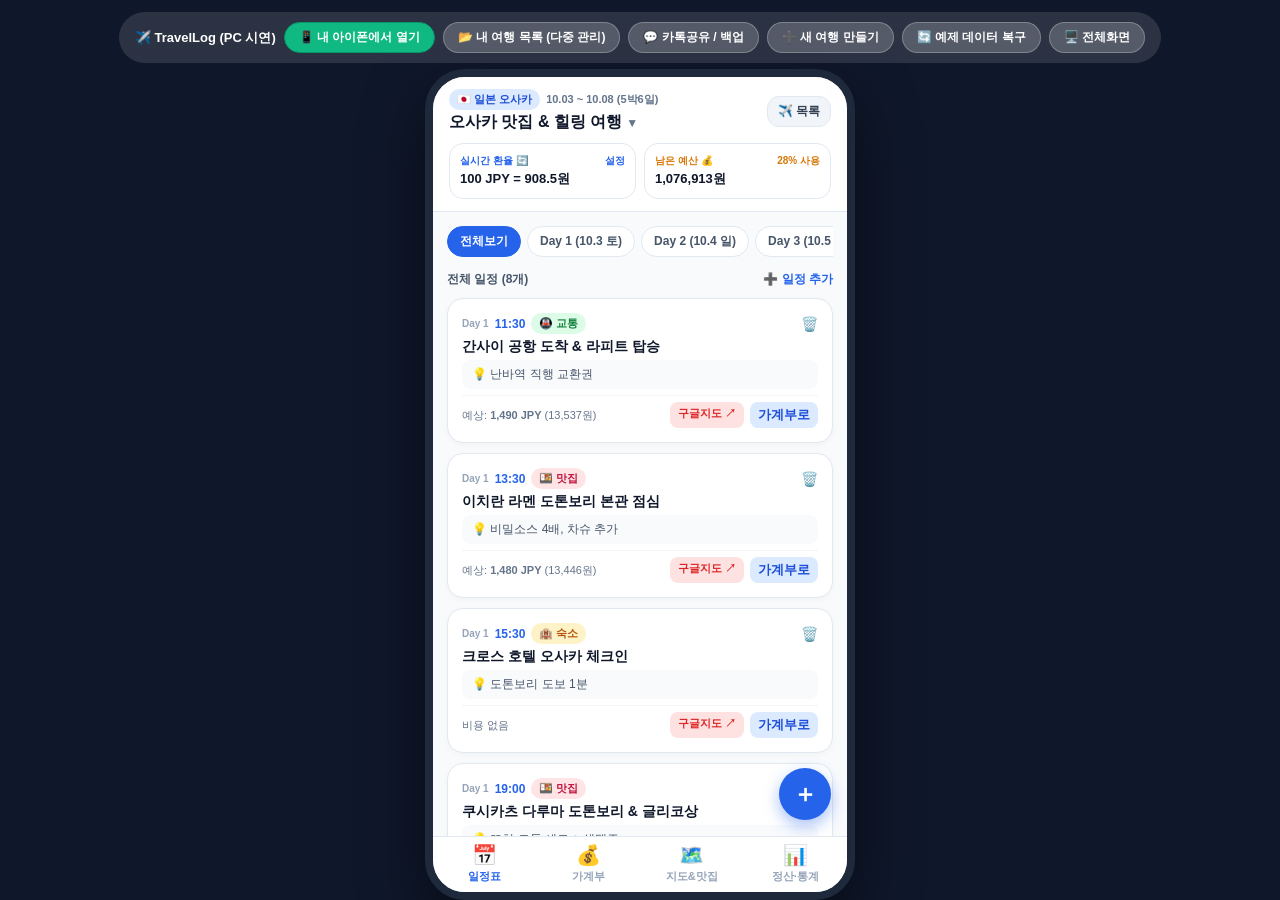
==== index.html @ 0925a62b "Deploy TravelLog PWA to root for GitHub Pages" ====
<!DOCTYPE html>
<html lang="ko">
<head>
  <meta charset="UTF-8">
  <meta name="viewport" content="width=device-width, initial-scale=1.0, maximum-scale=1.0, user-scalable=no, viewport-fit=cover">
  <title>TravelLog - 여행 플래너 & 가계부</title>
  
  <!-- iOS Standalone PWA Meta Tags -->
  <meta name="apple-mobile-web-app-capable" content="yes">
  <meta name="apple-mobile-web-app-status-bar-style" content="default">
  <meta name="apple-mobile-web-app-title" content="TravelLog">
  <meta name="mobile-web-app-capable" content="yes">
  <meta name="theme-color" content="#2563eb">
  <link rel="manifest" href="manifest.json">
  <link rel="apple-touch-icon" href="data:image/svg+xml,<svg xmlns='http://www.w3.org/2000/svg' viewBox='0 0 100 100'><rect width='100' height='100' rx='20' fill='%232563eb'/><text x='50%' y='55%' dominant-baseline='middle' text-anchor='middle' font-size='50'>✈️</text></svg>">

  <style>
    * { box-sizing: border-box; margin: 0; padding: 0; -webkit-tap-highlight-color: transparent; font-family: -apple-system, BlinkMacSystemFont, 'Apple SD Gothic Neo', Pretendard, Roboto, sans-serif; }
    
    html, body { height: 100%; height: -webkit-fill-available; background-color: #0f172a; color: #1e293b; }
    body { display: flex; flex-direction: column; align-items: center; justify-content: flex-start; margin: 0; }
    
    /* PC Top Control Bar */
    .pc-bar { display: flex; flex-wrap: wrap; gap: 8px; padding: 10px 16px; background: rgba(255,255,255,0.12); backdrop-filter: blur(10px); border-radius: 30px; margin: 12px 0 6px; color: #fff; font-size: 13px; align-items: center; z-index: 100; }
    .pc-btn { background: rgba(255,255,255,0.2); border: 1px solid rgba(255,255,255,0.25); color: #fff; padding: 6px 14px; border-radius: 20px; font-size: 12px; font-weight: 600; cursor: pointer; transition: all 0.2s; }
    .pc-btn:hover { background: rgba(255,255,255,0.35); }
    .pc-btn-green { background: #10b981; border-color: #059669; }

    /* Main Container (Mobile Simulator on PC / Native on iPhone 14 Pro) */
    .app-container { width: 100%; max-width: 430px; height: 100vh; height: 100dvh; max-height: 920px; background: #f8fafc; display: flex; flex-direction: column; position: relative; overflow: hidden; box-shadow: 0 25px 60px rgba(0,0,0,0.5); border-radius: 40px; border: 8px solid #1e293b; }
    
    @media (max-width: 768px) {
      body { background: #f8fafc; }
      .pc-bar { display: none; }
      .app-container { max-width: 100%; height: 100vh; height: 100dvh; max-height: none; border-radius: 0; border: none; box-shadow: none; }
    }
    
    .app-container.fullscreen { max-width: 680px; height: 100vh; height: 100dvh; max-height: none; border-radius: 0; border: none; }

    /* Header */
    .header { background: rgba(255,255,255,0.96); backdrop-filter: blur(15px); border-bottom: 1px solid #e2e8f0; padding: 12px 16px; position: sticky; top: 0; z-index: 40; }
    .badge { display: inline-flex; align-items: center; padding: 3px 8px; border-radius: 12px; font-size: 11px; font-weight: 700; }
    .badge-blue { background: #dbeafe; color: #1d4ed8; }
    .badge-amber { background: #fef3c7; color: #b45309; }
    .badge-rose { background: #ffe4e6; color: #be123c; }
    .badge-green { background: #dcfce7; color: #15803d; }
    .badge-purple { background: #f3e8ff; color: #7e22ce; }

    /* Mini Widgets */
    .widget-grid { display: grid; grid-template-columns: 1fr 1fr; gap: 8px; margin-top: 10px; }
    .widget-card { background: #fff; border: 1px solid #e2e8f0; border-radius: 14px; padding: 10px; cursor: pointer; transition: transform 0.15s; }
    .widget-card:active { transform: scale(0.97); }

    /* Content Area with iPhone 14 Pro safe area calculation */
    .content-area { flex: 1; overflow-y: auto; padding: 14px 14px calc(90px + env(safe-area-inset-bottom, 20px)); -webkit-overflow-scrolling: touch; }
    .tab-content { display: none; }
    .tab-content.active { display: block; }

    /* Bottom iOS Navigation Bar with Safe Area Inset */
    .bottom-nav { position: absolute; bottom: 0; left: 0; right: 0; height: calc(56px + env(safe-area-inset-bottom, 16px)); background: rgba(255,255,255,0.98); backdrop-filter: blur(20px); border-top: 1px solid #e2e8f0; display: flex; justify-content: space-around; align-items: flex-start; z-index: 45; padding-top: 6px; padding-bottom: env(safe-area-inset-bottom, 16px); }
    .nav-btn { display: flex; flex-direction: column; align-items: center; justify-content: center; background: none; border: none; color: #94a3b8; font-size: 11px; font-weight: 600; cursor: pointer; width: 25%; }
    .nav-btn.active { color: #2563eb; }
    .nav-btn .icon { font-size: 20px; margin-bottom: 2px; }

    /* Cards & Lists */
    .card { background: #fff; border-radius: 16px; padding: 14px; margin-bottom: 10px; border: 1px solid #e2e8f0; box-shadow: 0 2px 6px rgba(0,0,0,0.03); }
    .card:active { background: #f8fafc; }

    /* Day Section Header */
    .day-section-header { display: flex; justify-content: space-between; align-items: center; background: #e0f2fe; border: 1px solid #bae6fd; border-radius: 12px; padding: 8px 12px; margin: 14px 0 8px; font-size: 12px; font-weight: 800; color: #0369a1; }

    /* Floating Add Button with Safe Area */
    .fab { position: absolute; bottom: calc(72px + env(safe-area-inset-bottom, 18px)); right: 16px; width: 52px; height: 52px; border-radius: 26px; background: #2563eb; color: #fff; border: none; font-size: 24px; font-weight: bold; display: flex; align-items: center; justify-content: center; box-shadow: 0 6px 16px rgba(37,99,235,0.4); cursor: pointer; z-index: 42; }

    /* Modals */
    .modal-overlay { position: fixed; inset: 0; background: rgba(0,0,0,0.65); backdrop-filter: blur(5px); z-index: 99999; display: none; align-items: flex-end; justify-content: center; }
    .modal-overlay.active { display: flex; }
    .modal-sheet { background: #fff; border-radius: 24px 24px 0 0; width: 100%; max-width: 480px; max-height: 88vh; overflow-y: auto; padding: 20px 20px calc(24px + env(safe-area-inset-bottom, 16px)); box-shadow: 0 -10px 30px rgba(0,0,0,0.25); }
    @media (min-width: 768px) {
      .modal-overlay { align-items: center; }
      .modal-sheet { border-radius: 24px; padding-bottom: 24px; }
    }

    /* Forms */
    .form-group { margin-bottom: 12px; text-align: left; }
    .form-label { display: block; font-size: 11px; font-weight: 700; color: #64748b; margin-bottom: 4px; }
    .form-input { width: 100%; padding: 10px 12px; border: 1px solid #cbd5e1; border-radius: 12px; font-size: 14px; outline: none; background: #fff; }
    .form-input:focus { border-color: #2563eb; }
    .btn-submit { width: 100%; padding: 12px; background: #2563eb; color: #fff; font-weight: 700; border: none; border-radius: 12px; font-size: 14px; cursor: pointer; margin-top: 6px; }
    .btn-submit:active { background: #1d4ed8; }

    /* Filter Chips */
    .chips-row { display: flex; gap: 6px; overflow-x: auto; padding-bottom: 6px; margin-bottom: 8px; scrollbar-width: none; }
    .chips-row::-webkit-scrollbar { display: none; }
    .chip { padding: 6px 12px; border-radius: 20px; font-size: 12px; font-weight: 700; white-space: nowrap; border: 1px solid #e2e8f0; background: #fff; color: #475569; cursor: pointer; }
    .chip.active { background: #2563eb; color: #fff; border-color: #2563eb; }
    .chip-sub { font-size: 11px; padding: 4px 10px; }
    .chip-sub.active { background: #0284c7; border-color: #0284c7; }
  </style>
</head>
<body>

  <!-- PC Top Bar -->
  <div class="pc-bar">
    <span style="font-weight:700;">✈️ TravelLog (PC 시연)</span>
    <button class="pc-btn pc-btn-green" onclick="openIPhoneModal()">📱 내 아이폰에서 열기</button>
    <button class="pc-btn" onclick="openTripManagerModal()">📂 내 여행 목록 (다중 관리)</button>
    <button class="pc-btn" onclick="openShareModal()">💬 카톡공유 / 백업</button>
    <button class="pc-btn" onclick="openNewTripModal()">➕ 새 여행 만들기</button>
    <button class="pc-btn" onclick="resetDefaultTrips()">🔄 예제 데이터 복구</button>
    <button class="pc-btn" onclick="toggleFullscreen()">🖥️ 전체화면</button>
  </div>

  <!-- Mobile Container (iPhone 14 Pro optimized) -->
  <div class="app-container" id="appFrame">
    
    <!-- Header -->
    <div class="header">
      <div style="display:flex; justify-content:space-between; align-items:center;">
        <div style="cursor:pointer; flex:1;" onclick="openTripManagerModal()">
          <div style="display:flex; align-items:center; gap:6px;">
            <span class="badge badge-blue" id="headerFlagDest">🇯🇵 일본 오사카</span>
            <span style="font-size:11px; color:#64748b; font-weight:600;" id="headerDates">10.03 ~ 10.08 (5박6일)</span>
          </div>
          <div style="display:flex; align-items:center; gap:4px; margin-top:2px;">
            <h1 style="font-size:16px; font-weight:800; color:#0f172a;" id="headerTitle">오사카 맛집 & 힐링 여행</h1>
            <span style="font-size:12px; color:#64748b;">▼</span>
          </div>
        </div>
        <div style="display:flex; gap:6px;">
          <button onclick="openTripManagerModal()" style="padding:6px 10px; border-radius:12px; border:1px solid #e2e8f0; background:#f1f5f9; font-size:12px; font-weight:700; color:#334155; cursor:pointer;" title="여행 목록">✈️ 목록</button>
        </div>
      </div>

      <!-- Quick Widgets -->
      <div class="widget-grid">
        <div class="widget-card" onclick="openExchangeModal()">
          <div style="font-size:10px; font-weight:700; color:#2563eb; display:flex; justify-content:space-between;">
            <span>실시간 환율 🔄</span>
            <span>설정</span>
          </div>
          <div style="font-size:13px; font-weight:800; color:#0f172a; margin-top:2px;" id="headerRate">100 JPY = 908.5원</div>
        </div>

        <div class="widget-card" onclick="switchTab('analytics')">
          <div style="font-size:10px; font-weight:700; color:#d97706; display:flex; justify-content:space-between;">
            <span>남은 예산 💰</span>
            <span id="headerSpentPercent">29% 사용</span>
          </div>
          <div style="font-size:13px; font-weight:800; color:#0f172a; margin-top:2px;" id="headerRemaining">1,061,800원</div>
        </div>
      </div>
    </div>

    <!-- TAB 1: ITINERARY (일정표) -->
    <div id="tab-itinerary" class="content-area tab-content active">
      <div class="chips-row" id="itineraryDayChipsRow"></div>
      <div style="display:flex; justify-content:space-between; align-items:center; margin-bottom:10px;">
        <span style="font-size:12px; font-weight:700; color:#475569;" id="itineraryCountLabel">전체 일정</span>
        <button onclick="openAddScheduleModal()" style="font-size:12px; font-weight:700; color:#2563eb; background:none; border:none; cursor:pointer;">➕ 일정 추가</button>
      </div>
      <div id="itineraryCardList"></div>
    </div>

    <!-- TAB 2: EXPENSE (날짜별 가계부) -->
    <div id="tab-expense" class="content-area tab-content">
      <!-- Total Summary Card -->
      <div style="background:linear-gradient(135deg, #2563eb, #4f46e5); color:#fff; border-radius:18px; padding:16px; margin-bottom:12px;">
        <div style="display:flex; justify-content:space-between; align-items:flex-start;">
          <div>
            <div style="font-size:11px; color:#bfdbfe;">총 지출 금액</div>
            <div style="font-size:24px; font-weight:800; margin-top:2px;" id="expenseTotalKRW">438,200원</div>
            <div style="font-size:12px; color:#93c5fd; font-weight:600;" id="expenseTotalLocal">48,230 JPY</div>
          </div>
          <button onclick="openAddExpenseModal()" style="background:#fff; color:#2563eb; font-weight:700; font-size:12px; padding:6px 14px; border-radius:20px; border:none; cursor:pointer;">➕ 지출 기록</button>
        </div>
        <div style="margin-top:10px; padding-top:8px; border-top:1px solid rgba(255,255,255,0.2); display:flex; justify-content:space-between; font-size:11px; color:#dbeafe;">
          <span>총 예산: <b id="expenseBudgetDisp" style="color:#fff;">1,500,000원</b></span>
          <span>남은 금액: <b id="expenseRemainingDisp" style="color:#6ee7b7;">1,061,800원</b></span>
        </div>
      </div>

      <!-- Date Filter Chips -->
      <div style="font-size:11px; font-weight:700; color:#64748b; margin-bottom:4px;">📅 날짜별 보기</div>
      <div class="chips-row" id="expenseDayChipsRow"></div>

      <!-- Category Filter Chips -->
      <div style="font-size:11px; font-weight:700; color:#64748b; margin-bottom:4px;">🏷️ 카테고리 필터</div>
      <div class="chips-row" id="expenseCategoryChipsRow">
        <button class="chip chip-sub active" onclick="filterExpenseCat('all', this)">전체</button>
        <button class="chip chip-sub" onclick="filterExpenseCat('food', this)">🍱 식비</button>
        <button class="chip chip-sub" onclick="filterExpenseCat('transport', this)">🚇 교통</button>
        <button class="chip chip-sub" onclick="filterExpenseCat('spot', this)">🎟️ 관광</button>
        <button class="chip chip-sub" onclick="filterExpenseCat('shopping', this)">🛍️ 쇼핑</button>
        <button class="chip chip-sub" onclick="filterExpenseCat('stay', this)">🏨 숙박</button>
      </div>

      <!-- Grouped Expense Cards -->
      <div id="expenseGroupedList"></div>
    </div>

    <!-- TAB 3: PLACES & MAPS (지도 & 맛집) -->
    <div id="tab-places" class="content-area tab-content">
      <div class="card" style="background:#eff6ff; border-color:#bfdbfe; text-align:center; padding:12px;">
        <div style="font-size:13px; font-weight:700; color:#1e40af;">🗺️ Google Maps 맛집 & 명소 핀</div>
        <div style="font-size:11px; color:#3b82f6; margin-top:2px;">각 장소를 탭하면 실제 구글 지도 앱으로 연결됩니다.</div>
      </div>
      <div style="display:flex; justify-content:space-between; align-items:center; margin-bottom:10px;">
        <span style="font-size:12px; font-weight:700; color:#475569;">추천 맛집 & 명소</span>
        <button onclick="openAddPlaceModal()" style="font-size:12px; font-weight:700; color:#2563eb; background:none; border:none; cursor:pointer;">➕ 맛집 등록</button>
      </div>
      <div id="placesCardList"></div>
    </div>

    <!-- TAB 4: ANALYTICS & SETTLEMENT (정산 & 통계) -->
    <div id="tab-analytics" class="content-area tab-content">
      <div class="card">
        <div style="display:flex; justify-content:space-between; align-items:center; margin-bottom:8px;">
          <span style="font-size:13px; font-weight:800; color:#0f172a;">👥 친구와 여행 정산 (더치페이)</span>
          <button onclick="openShareModal()" style="font-size:11px; font-weight:700; color:#2563eb; background:#eff6ff; border:none; padding:4px 8px; border-radius:10px; cursor:pointer;">카톡 전송</button>
        </div>
        <div id="participantsBadges" style="display:flex; flex-wrap:wrap; gap:6px; margin-bottom:10px;"></div>
        <div id="settlementSummaryBox" style="background:#f0fdf4; border:1px solid #bbf7d0; border-radius:12px; padding:12px; font-size:12px;"></div>
      </div>

      <div class="card">
        <div style="font-size:13px; font-weight:800; color:#0f172a; margin-bottom:8px;">📊 카테고리별 지출 요약</div>
        <div id="categoryBreakdownList" style="font-size:12px;"></div>
      </div>
    </div>

    <!-- FAB Button -->
    <button class="fab" onclick="handleFab()">＋</button>

    <!-- Bottom Navigation -->
    <div class="bottom-nav">
      <button class="nav-btn active" onclick="switchTab('itinerary')" id="nav-itinerary">
        <span class="icon">📅</span>
        <span>일정표</span>
      </button>
      <button class="nav-btn" onclick="switchTab('expense')" id="nav-expense">
        <span class="icon">💰</span>
        <span>가계부</span>
      </button>
      <button class="nav-btn" onclick="switchTab('places')" id="nav-places">
        <span class="icon">🗺️</span>
        <span>지도&맛집</span>
      </button>
      <button class="nav-btn" onclick="switchTab('analytics')" id="nav-analytics">
        <span class="icon">📊</span>
        <span>정산·통계</span>
      </button>
    </div>

  </div><!-- End App Container -->

  <!-- ALL MODALS -->

  <!-- 0. Trip Manager Modal (Multi-Trip Management) -->
  <div class="modal-overlay" id="modal-trip-manager" onclick="closeModalIfOverlay(event, 'modal-trip-manager')">
    <div class="modal-sheet">
      <div style="display:flex; justify-content:space-between; align-items:center; margin-bottom:14px;">
        <div>
          <h3 style="font-size:17px; font-weight:800; color:#0f172a;">✈️ 내 여행 목록 관리</h3>
          <p style="font-size:11px; color:#64748b; margin-top:2px;">누적된 여행 계획을 선택, 수정, 삭제할 수 있습니다.</p>
        </div>
        <button onclick="closeModal('modal-trip-manager')" style="background:none; border:none; font-size:20px; cursor:pointer;">✕</button>
      </div>

      <button onclick="openNewTripModal(); closeModal('modal-trip-manager');" class="btn-submit" style="background:#10b981; margin-bottom:14px;">
        ➕ 새 여행 계획 만들기
      </button>

      <div id="tripManagerList"></div>
    </div>
  </div>

  <!-- 1. Add Expense Modal -->
  <div class="modal-overlay" id="modal-add-expense" onclick="closeModalIfOverlay(event, 'modal-add-expense')">
    <div class="modal-sheet">
      <div style="display:flex; justify-content:space-between; align-items:center; margin-bottom:12px;">
        <h3 style="font-size:16px; font-weight:800;">💰 지출 내역 기록</h3>
        <button onclick="closeModal('modal-add-expense')" style="background:none; border:none; font-size:20px; cursor:pointer;">✕</button>
      </div>
      <form onsubmit="submitExpense(event)">
        <div class="form-group">
          <label class="form-label">현지 지출 금액 (<span id="expFormCurr">JPY</span>)</label>
          <input type="number" id="expInputLocal" class="form-input" style="font-size:18px; font-weight:800; color:#2563eb;" placeholder="0" required oninput="calcKrwLive()">
          <div style="font-size:12px; color:#64748b; margin-top:4px;">원화 환산: <b id="expLiveKrw" style="color:#4338ca;">0원</b></div>
        </div>
        <div class="form-group">
          <label class="form-label">지출 내용</label>
          <input type="text" id="expInputTitle" class="form-input" placeholder="예) 이치란 라멘 & 차슈 추가" required>
        </div>
        <div style="display:grid; grid-template-columns:1fr 1fr; gap:8px;">
          <div class="form-group">
            <label class="form-label">카테고리</label>
            <select id="expInputCat" class="form-input">
              <option value="food">🍱 식비</option>
              <option value="transport">🚇 교통</option>
              <option value="spot">🎟️ 관광</option>
              <option value="shopping">🛍️ 쇼핑</option>
              <option value="stay">🏨 숙박</option>
              <option value="other">💡 기타</option>
            </select>
          </div>
          <div class="form-group">
            <label class="form-label">결제 수단</label>
            <select id="expInputPay" class="form-input">
              <option value="card">💳 카드/트래블로그</option>
              <option value="cash">💵 현금</option>
              <option value="transit_card">🚃 교통카드</option>
            </select>
          </div>
        </div>
        <div style="display:grid; grid-template-columns:1fr 1fr; gap:8px;">
          <div class="form-group">
            <label class="form-label">해당 일자 (Day)</label>
            <select id="expInputDay" class="form-input"></select>
          </div>
          <div class="form-group">
            <label class="form-label">결제자</label>
            <select id="expInputPayer" class="form-input"></select>
          </div>
        </div>
        <button type="submit" class="btn-submit">가계부에 저장하기</button>
      </form>
    </div>
  </div>

  <!-- 2. Add Schedule Modal -->
  <div class="modal-overlay" id="modal-add-schedule" onclick="closeModalIfOverlay(event, 'modal-add-schedule')">
    <div class="modal-sheet">
      <div style="display:flex; justify-content:space-between; align-items:center; margin-bottom:12px;">
        <h3 style="font-size:16px; font-weight:800;">📅 새 일정 계획 추가</h3>
        <button onclick="closeModal('modal-add-schedule')" style="background:none; border:none; font-size:20px; cursor:pointer;">✕</button>
      </div>
      <form onsubmit="submitSchedule(event)">
        <div style="display:grid; grid-template-columns:1fr 1fr; gap:8px;">
          <div class="form-group">
            <label class="form-label">일자</label>
            <select id="schedInputDay" class="form-input"></select>
          </div>
          <div class="form-group">
            <label class="form-label">시간</label>
            <input type="time" id="schedInputTime" class="form-input" value="12:00">
          </div>
        </div>
        <div class="form-group">
          <label class="form-label">장소 / 일정 제목</label>
          <input type="text" id="schedInputTitle" class="form-input" placeholder="예) 규카츠 모토무라 난바점" required>
        </div>
        <div style="display:grid; grid-template-columns:1fr 1fr; gap:8px;">
          <div class="form-group">
            <label class="form-label">분류</label>
            <select id="schedInputCat" class="form-input">
              <option value="food">🍱 맛집/식당</option>
              <option value="spot">🎟️ 관광명소</option>
              <option value="shopping">🛍️ 쇼핑</option>
              <option value="stay">🏨 숙소</option>
              <option value="transport">🚇 이동</option>
            </select>
          </div>
          <div class="form-group">
            <label class="form-label">예상 비용 (<span id="schedFormCurr">JPY</span>)</label>
            <input type="number" id="schedInputCost" class="form-input" placeholder="0">
          </div>
        </div>
        <div class="form-group">
          <label class="form-label">메모 / 꿀팁</label>
          <input type="text" id="schedInputMemo" class="form-input" placeholder="예) 비밀소스 4배 추천, 웨이팅 30분">
        </div>
        <button type="submit" class="btn-submit">일정표에 등록</button>
      </form>
    </div>
  </div>

  <!-- 3. Exchange Modal -->
  <div class="modal-overlay" id="modal-exchange" onclick="closeModalIfOverlay(event, 'modal-exchange')">
    <div class="modal-sheet">
      <div style="display:flex; justify-content:space-between; align-items:center; margin-bottom:12px;">
        <h3 style="font-size:16px; font-weight:800;">💱 환율 설정 & 동기화</h3>
        <button onclick="closeModal('modal-exchange')" style="background:none; border:none; font-size:20px; cursor:pointer;">✕</button>
      </div>
      <div class="card" style="background:#eff6ff; border-color:#bfdbfe;">
        <div style="font-size:12px; color:#1e40af;">현재 적용 환율:</div>
        <div style="font-size:18px; font-weight:800; color:#1d4ed8; margin-top:2px;" id="modalRateDisp">100 JPY = 908.50 KRW</div>
      </div>
      <div class="form-group">
        <label class="form-label">수동 고정 환율 지정 (100 <span id="modalCurrCode">JPY</span> = ? 원)</label>
        <input type="number" step="0.1" id="customRateVal" class="form-input" placeholder="910.0">
      </div>
      <div style="display:flex; gap:8px;">
        <button type="button" onclick="syncLiveRate()" style="flex:1; padding:10px; background:#f1f5f9; border:1px solid #cbd5e1; border-radius:12px; font-weight:700; font-size:13px; cursor:pointer;">🔄 실시간 환율</button>
        <button type="button" onclick="applyCustomRate()" style="flex:1; padding:10px; background:#2563eb; color:#fff; border:none; border-radius:12px; font-weight:700; font-size:13px; cursor:pointer;">환율 적용</button>
      </div>
    </div>
  </div>

  <!-- 4. iPhone Connect Modal -->
  <div class="modal-overlay" id="modal-iphone" onclick="closeModalIfOverlay(event, 'modal-iphone')">
    <div class="modal-sheet" style="text-align:center;">
      <div style="display:flex; justify-content:space-between; align-items:center; margin-bottom:12px;">
        <h3 style="font-size:16px; font-weight:800;">📱 내 아이폰에서 열기</h3>
        <button onclick="closeModal('modal-iphone')" style="background:none; border:none; font-size:20px; cursor:pointer;">✕</button>
      </div>
      <p style="font-size:12px; color:#64748b; margin-bottom:12px;">아이폰 카메라로 아래 QR 코드를 스캔하세요!</p>
      <div style="display:inline-block; padding:12px; background:#fff; border:2px solid #e2e8f0; border-radius:16px; margin-bottom:12px;">
        <img id="qrImageEl" src="" alt="QR Code" style="width:150px; height:150px; display:block;">
      </div>
      <div style="background:#f1f5f9; padding:10px; border-radius:12px; font-size:12px; font-weight:700; color:#1e293b; display:flex; justify-content:space-between; align-items:center;">
        <span id="lanAddressText">http://222.108.169.184:5173</span>
        <button onclick="copyAddress()" style="background:#2563eb; color:#fff; border:none; padding:4px 8px; border-radius:8px; font-size:11px; cursor:pointer;">복사</button>
      </div>
      <div style="margin-top:12px; font-size:11px; color:#059669; text-align:left; background:#ecfdf5; padding:10px; border-radius:12px;">
        💡 <b>아이폰 14 Pro 꿀팁</b>: Safari에서 접속 후 하단 <b>[공유(↑)] → [홈 화면에 추가]</b>를 누르면 주소창 없는 전체화면 앱으로 실행됩니다!
      </div>
    </div>
  </div>

  <!-- 5. Share & Backup Modal -->
  <div class="modal-overlay" id="modal-share" onclick="closeModalIfOverlay(event, 'modal-share')">
    <div class="modal-sheet">
      <div style="display:flex; justify-content:space-between; align-items:center; margin-bottom:12px;">
        <h3 style="font-size:16px; font-weight:800;">💬 카톡 공유 & 백업</h3>
        <button onclick="closeModal('modal-share')" style="background:none; border:none; font-size:20px; cursor:pointer;">✕</button>
      </div>
      <div class="card" style="background:#fefce8; border-color:#fef08a;">
        <div style="font-weight:700; font-size:13px; color:#854d0e;">💬 카카오톡 정산 & 일정 전송</div>
        <p style="font-size:11px; color:#a16207; margin:4px 0 10px;">1인당 정산 금액과 주요 일정이 담긴 메시지입니다.</p>
        <div style="display:flex; gap:8px;">
          <button onclick="shareOrCopyKakao()" style="flex:1; padding:10px; background:#facc15; color:#713f12; border:none; border-radius:12px; font-weight:800; font-size:13px; cursor:pointer;">카톡 전송 / 복사</button>
        </div>
      </div>
      <div class="card">
        <div style="font-weight:700; font-size:13px; color:#1e293b;">💾 여행 데이터 파일 백업 (JSON)</div>
        <p style="font-size:11px; color:#64748b; margin:4px 0 10px;">작성한 계획표를 파일로 다운로드하거나 불러옵니다.</p>
        <div style="display:flex; gap:8px;">
          <button onclick="exportJSON()" style="flex:1; padding:10px; background:#2563eb; color:#fff; border:none; border-radius:12px; font-weight:700; font-size:12px; cursor:pointer;">파일 다운로드</button>
          <label style="flex:1; padding:10px; background:#e2e8f0; color:#334155; border-radius:12px; font-weight:700; font-size:12px; cursor:pointer; text-align:center;">
            파일 불러오기
            <input type="file" accept=".json" onchange="importJSON(event)" style="display:none;">
          </label>
        </div>
      </div>
    </div>
  </div>

  <!-- 6. New / Edit Trip Modal -->
  <div class="modal-overlay" id="modal-new-trip" onclick="closeModalIfOverlay(event, 'modal-new-trip')">
    <div class="modal-sheet">
      <div style="display:flex; justify-content:space-between; align-items:center; margin-bottom:12px;">
        <h3 style="font-size:16px; font-weight:800;" id="tripModalHeading">✈️ 새 여행 계획 만들기</h3>
        <button onclick="closeModal('modal-new-trip')" style="background:none; border:none; font-size:20px; cursor:pointer;">✕</button>
      </div>
      <form onsubmit="submitTripForm(event)">
        <input type="hidden" id="editingTripId" value="">
        <div class="form-group">
          <label class="form-label">여행 제목</label>
          <input type="text" id="newTripTitle" class="form-input" value="오사카 가을 힐링 미식 여행" required>
        </div>
        <div style="display:grid; grid-template-columns:1fr 1fr; gap:8px;">
          <div class="form-group">
            <label class="form-label">여행지</label>
            <select id="newTripPreset" class="form-input">
              <option value="JP-Osaka" selected>🇯🇵 일본 오사카 (JPY)</option>
              <option value="JP-Tokyo">🇯🇵 일본 도쿄 (JPY)</option>
              <option value="JP-Fukuoka">🇯🇵 일본 후쿠오카 (JPY)</option>
              <option value="TW-Taipei">🇹🇼 대만 타이베이 (TWD)</option>
              <option value="VN-Danang">🇻🇳 베트남 다낭 (VND)</option>
              <option value="US-Hawaii">🇺🇸 미국 하와이 (USD)</option>
            </select>
          </div>
          <div class="form-group">
            <label class="form-label">예산 (KRW)</label>
            <input type="number" id="newTripBudget" class="form-input" value="1500000" step="10000">
          </div>
        </div>
        <div style="display:grid; grid-template-columns:1fr 1fr; gap:8px;">
          <div class="form-group">
            <label class="form-label">시작일</label>
            <input type="date" id="newTripStart" class="form-input" value="2026-10-03" required>
          </div>
          <div class="form-group">
            <label class="form-label">종료일</label>
            <input type="date" id="newTripEnd" class="form-input" value="2026-10-08" required>
          </div>
        </div>
        <button type="submit" class="btn-submit" id="tripSubmitBtn">여행 저장하고 열기</button>
      </form>
    </div>
  </div>

  <script>
    // Initial Multi-Trip Preload Data
    const INITIAL_TRIPS = [
      {
        id: "trip_osaka",
        title: "오사카 맛집 & 힐링 여행",
        destination: "일본 오사카",
        flag: "🇯🇵",
        currency: "JPY",
        exchangeRate: 9.085,
        startDate: "2026-10-03",
        endDate: "2026-10-08",
        totalBudget: 1500000,
        participants: ["나 (작성자)", "민우", "수진"],
        itinerary: [
          { id: "1", day: 1, time: "11:30", title: "간사이 공항 도착 & 라피트 탑승", cat: "transport", cost: 1490, memo: "난바역 직행 교환권", query: "Kansai Airport Osaka" },
          { id: "2", day: 1, time: "13:30", title: "이치란 라멘 도톤보리 본관 점심", cat: "food", cost: 1480, memo: "비밀소스 4배, 차슈 추가", query: "Ichiran Dotonbori Main Building Osaka" },
          { id: "3", day: 1, time: "15:30", title: "크로스 호텔 오사카 체크인", cat: "stay", cost: 0, memo: "도톤보리 도보 1분", query: "Cross Hotel Osaka" },
          { id: "4", day: 1, time: "19:00", title: "쿠시카츠 다루마 도톤보리 & 글리코상", cat: "food", cost: 3200, memo: "꼬치 모둠 세트 + 생맥주", query: "Kushikatsu Daruma Dotonbori" },
          { id: "5", day: 2, time: "11:00", title: "규카츠 모토무라 난바점 오픈런", cat: "food", cost: 2600, memo: "더블 규카츠 정식", query: "Gyukatsu Motomura Namba Osaka" },
          { id: "6", day: 2, time: "14:00", title: "오사카성 천수각 & 뱃놀이", cat: "spot", cost: 600, memo: "주유패스 무료 입장", query: "Osaka Castle" },
          { id: "7", day: 2, time: "18:30", title: "우메다 스카이빌딩 공중정원 일몰", cat: "spot", cost: 1500, memo: "360도 야경 감상", query: "Umeda Sky Building Osaka" },
          { id: "8", day: 3, time: "08:30", title: "유니버설 스튜디오 재팬 (USJ)", cat: "spot", cost: 8900, memo: "슈퍼 닌텐도 월드 확약권", query: "Universal Studios Japan" }
        ],
        expenses: [
          { id: "e1", day: 1, date: "2026-10-03", title: "라피트 왕복 티켓 (3인)", cat: "transport", local: 4470, base: 40610, pay: "card", payer: "나 (작성자)" },
          { id: "e2", day: 1, date: "2026-10-03", title: "이치란 라멘 3인 점심", cat: "food", local: 4440, base: 40337, pay: "cash", payer: "민우" },
          { id: "e3", day: 1, date: "2026-10-03", title: "편의점 간식 & 맥주 (로손)", cat: "food", local: 1560, base: 14172, pay: "transit_card", payer: "수진" },
          { id: "e4", day: 1, date: "2026-10-03", title: "쿠시카츠 다루마 저녁", cat: "food", local: 9800, base: 89033, pay: "card", payer: "나 (작성자)" },
          { id: "e5", day: 2, date: "2026-10-04", title: "규카츠 모토무라 점심 (3인)", cat: "food", local: 7800, base: 70863, pay: "card", payer: "나 (작성자)" },
          { id: "e6", day: 2, date: "2026-10-04", title: "돈키호테 쇼핑 (의약품/과자)", cat: "shopping", local: 18500, base: 168072, pay: "card", payer: "나 (작성자)" }
        ],
        places: [
          { id: "p1", name: "이치란 라멘 도톤보리 본관", cat: "food", rating: "4.6", menu: "천연 돈코츠 라멘", query: "Ichiran Dotonbori Main Building Osaka" },
          { id: "p2", name: "규카츠 모토무라 난바점", cat: "food", rating: "4.8", menu: "살치살 규카츠 정식", query: "Gyukatsu Motomura Namba Osaka" },
          { id: "p3", name: "쿠시카츠 다루마 도톤보리", cat: "food", rating: "4.4", menu: "원조 꼬치튀김 세트", query: "Kushikatsu Daruma Dotonbori" },
          { id: "p4", name: "하루카스 300 전망대", cat: "spot", rating: "4.7", menu: "300m 통유리 야경", query: "Abeno Harukas 300" },
          { id: "p5", name: "유니버설 스튜디오 재팬", cat: "spot", rating: "4.9", menu: "마리오 카트 투어", query: "Universal Studios Japan" },
          { id: "p6", name: "우메다 스카이빌딩 공중정원", cat: "spot", rating: "4.5", menu: "루프탑 전망대", query: "Umeda Sky Building" }
        ]
      },
      {
        id: "trip_tokyo",
        title: "도쿄 디즈니 & 시부야 쇼핑",
        destination: "일본 도쿄",
        flag: "🇯🇵",
        currency: "JPY",
        exchangeRate: 9.085,
        startDate: "2026-12-23",
        endDate: "2026-12-27",
        totalBudget: 2000000,
        participants: ["나 (작성자)", "친구1"],
        itinerary: [
          { id: "t1", day: 1, time: "14:00", title: "나리타 익스프레스 탑승 & 신주쿠 호텔 체크인", cat: "transport", cost: 3200, memo: "왕복 할인티켓", query: "Shinjuku Station Tokyo" }
        ],
        expenses: [],
        places: []
      }
    ];

    let trips = [];
    let currentTripId = "";
    let selectedItineraryDay = "all";
    let selectedExpenseDay = "all";
    let selectedExpenseCat = "all";

    function loadAllTrips() {
      const saved = localStorage.getItem("travellog_multi_trips_v4");
      const activeId = localStorage.getItem("travellog_active_trip_id");
      if (saved) {
        try {
          trips = JSON.parse(saved);
        } catch(e) {
          trips = JSON.parse(JSON.stringify(INITIAL_TRIPS));
        }
      } else {
        trips = JSON.parse(JSON.stringify(INITIAL_TRIPS));
      }
      
      if (!trips || trips.length === 0) {
        trips = JSON.parse(JSON.stringify(INITIAL_TRIPS));
      }

      currentTripId = (activeId && trips.some(t => t.id === activeId)) ? activeId : trips[0].id;
      saveAllTrips();
    }

    function saveAllTrips() {
      localStorage.setItem("travellog_multi_trips_v4", JSON.stringify(trips));
      localStorage.setItem("travellog_active_trip_id", currentTripId);
    }

    function getCurrentTrip() {
      return trips.find(t => t.id === currentTripId) || trips[0];
    }

    function resetDefaultTrips() {
      if (confirm("예제 여행 목록(오사카, 도쿄)으로 전체 초기화하시겠습니까?")) {
        trips = JSON.parse(JSON.stringify(INITIAL_TRIPS));
        currentTripId = trips[0].id;
        saveAllTrips();
        renderAll();
        switchTab('itinerary');
        alert("예제 데이터가 복원되었습니다.");
      }
    }

    function getDaysCount(trip) {
      const s = new Date(trip.startDate);
      const e = new Date(trip.endDate);
      return Math.max(1, Math.ceil(Math.abs(e - s) / (1000 * 60 * 60 * 24)) + 1);
    }

    function getDayStr(trip, dayIdx) {
      const s = new Date(trip.startDate);
      s.setDate(s.getDate() + (dayIdx - 1));
      const days = ['일','월','화','수','목','금','토'];
      return `Day ${dayIdx} (${s.getMonth()+1}.${s.getDate()} ${days[s.getDay()]})`;
    }

    function getDateStrForDay(trip, dayIdx) {
      const s = new Date(trip.startDate);
      s.setDate(s.getDate() + (dayIdx - 1));
      return s.toISOString().split('T')[0];
    }

    function renderAll() {
      const trip = getCurrentTrip();
      renderHeader(trip);
      renderItineraryDayChips(trip);
      renderItinerary(trip);
      renderExpenseDayChips(trip);
      renderGroupedExpenses(trip);
      renderPlaces(trip);
      renderAnalytics(trip);
      populateDropdowns(trip);
      renderTripManagerList();
    }

    function renderHeader(trip) {
      document.getElementById("headerFlagDest").textContent = `${trip.flag || '✈️'} ${trip.destination}`;
      const s = trip.startDate.substring(5).replace('-', '.');
      const e = trip.endDate.substring(5).replace('-', '.');
      const count = getDaysCount(trip);
      document.getElementById("headerDates").textContent = `${s} ~ ${e} (${count-1}박${count}일)`;
      document.getElementById("headerTitle").textContent = trip.title;
      document.getElementById("headerRate").textContent = `100 ${trip.currency} = ${(trip.exchangeRate * 100).toFixed(1)}원`;

      const spentKRW = (trip.expenses || []).reduce((sum, x) => sum + (x.base || 0), 0);
      const remainingKRW = trip.totalBudget - spentKRW;
      const pct = Math.min(100, Math.round((spentKRW / trip.totalBudget) * 100)) || 0;
      document.getElementById("headerRemaining").textContent = `${remainingKRW.toLocaleString()}원`;
      document.getElementById("headerSpentPercent").textContent = `${pct}% 사용`;

      const spentLocal = (trip.expenses || []).reduce((sum, x) => sum + (x.local || 0), 0);
      document.getElementById("expenseTotalKRW").textContent = `${spentKRW.toLocaleString()}원`;
      document.getElementById("expenseTotalLocal").textContent = `${spentLocal.toLocaleString()} ${trip.currency}`;
      document.getElementById("expenseBudgetDisp").textContent = `${trip.totalBudget.toLocaleString()}원`;
      document.getElementById("expenseRemainingDisp").textContent = `${remainingKRW.toLocaleString()}원`;
    }

    // --- TAB 1: ITINERARY ---
    function renderItineraryDayChips(trip) {
      const count = getDaysCount(trip);
      let html = `<button class="chip ${selectedItineraryDay === 'all' ? 'active' : ''}" onclick="filterItineraryDay('all')">전체보기</button>`;
      for (let i = 1; i <= count; i++) {
        html += `<button class="chip ${selectedItineraryDay == i ? 'active' : ''}" onclick="filterItineraryDay(${i})">${getDayStr(trip, i)}</button>`;
      }
      document.getElementById("itineraryDayChipsRow").innerHTML = html;
    }

    function filterItineraryDay(d) {
      selectedItineraryDay = d;
      const trip = getCurrentTrip();
      renderItineraryDayChips(trip);
      renderItinerary(trip);
    }

    function renderItinerary(trip) {
      let list = trip.itinerary || [];
      if (selectedItineraryDay !== 'all') {
        list = list.filter(x => x.day == selectedItineraryDay);
        document.getElementById("itineraryCountLabel").textContent = `${getDayStr(trip, selectedItineraryDay)} (${list.length}개)`;
      } else {
        document.getElementById("itineraryCountLabel").textContent = `전체 일정 (${list.length}개)`;
      }

      const container = document.getElementById("itineraryCardList");
      if (list.length === 0) {
        container.innerHTML = `<div class="card" style="text-align:center; color:#94a3b8; padding:24px;">등록된 일정이 없습니다.<br><button onclick="openAddScheduleModal()" style="margin-top:8px; padding:6px 14px; background:#eff6ff; color:#2563eb; font-weight:700; border:none; border-radius:14px; cursor:pointer;">+ 일정 추가</button></div>`;
        return;
      }

      list.sort((a,b) => (a.day !== b.day ? a.day - b.day : (a.time || '').localeCompare(b.time || '')));
      let html = '';
      list.forEach(item => {
        const mapUrl = `https://www.google.com/maps/search/?api=1&query=${encodeURIComponent(item.query || item.title + ' ' + trip.destination)}`;
        const krw = Math.round((item.cost || 0) * trip.exchangeRate);
        const catBadge = item.cat === 'food' ? 'badge-rose' : (item.cat === 'spot' ? 'badge-purple' : (item.cat === 'transport' ? 'badge-green' : 'badge-amber'));
        const catName = item.cat === 'food' ? '🍱 맛집' : (item.cat === 'spot' ? '🎟️ 관광' : (item.cat === 'transport' ? '🚇 교통' : '🏨 숙소'));

        html += `
          <div class="card">
            <div style="display:flex; justify-content:space-between; align-items:center; margin-bottom:4px;">
              <div style="display:flex; align-items:center; gap:6px;">
                <span style="font-size:10px; font-weight:700; color:#94a3b8;">Day ${item.day}</span>
                <span style="font-size:12px; font-weight:800; color:#2563eb;">${item.time || '시간미정'}</span>
                <span class="badge ${catBadge}">${catName}</span>
              </div>
              <button onclick="deleteSchedule('${item.id}')" style="background:none; border:none; color:#cbd5e1; cursor:pointer; font-size:14px;">🗑️</button>
            </div>
            <div style="font-size:14px; font-weight:800; color:#0f172a; margin-bottom:4px;">${item.title}</div>
            ${item.memo ? `<div style="font-size:12px; color:#475569; background:#f8fafc; padding:6px 10px; border-radius:8px; margin-bottom:6px;">💡 ${item.memo}</div>` : ''}
            <div style="display:flex; justify-content:space-between; align-items:center; border-top:1px solid #f1f5f9; padding-top:6px; font-size:11px;">
              <span style="color:#64748b;">${item.cost ? `예상: <b>${item.cost.toLocaleString()} ${trip.currency}</b> (${krw.toLocaleString()}원)` : '비용 없음'}</span>
              <div style="display:flex; gap:6px;">
                <a href="${mapUrl}" target="_blank" style="padding:4px 8px; background:#fee2e2; color:#dc2626; font-weight:700; border-radius:8px; text-decoration:none;">구글지도 ↗</a>
                <button onclick="quickAddExpense('${item.title}', ${item.cost || 0}, '${item.cat}', ${item.day})" style="padding:4px 8px; background:#dbeafe; color:#1d4ed8; font-weight:700; border-radius:8px; border:none; cursor:pointer;">가계부로</button>
              </div>
            </div>
          </div>
        `;
      });
      container.innerHTML = html;
    }

    // --- TAB 2: EXPENSE (DAY BY DAY) ---
    function renderExpenseDayChips(trip) {
      const count = getDaysCount(trip);
      let html = `<button class="chip ${selectedExpenseDay === 'all' ? 'active' : ''}" onclick="filterExpenseDay('all')">전체 날짜</button>`;
      for (let i = 1; i <= count; i++) {
        html += `<button class="chip ${selectedExpenseDay == i ? 'active' : ''}" onclick="filterExpenseDay(${i})">${getDayStr(trip, i)}</button>`;
      }
      document.getElementById("expenseDayChipsRow").innerHTML = html;
    }

    function filterExpenseDay(d) {
      selectedExpenseDay = d;
      const trip = getCurrentTrip();
      renderExpenseDayChips(trip);
      renderGroupedExpenses(trip);
    }

    function filterExpenseCat(cat, el) {
      selectedExpenseCat = cat;
      const chips = document.querySelectorAll('#expenseCategoryChipsRow .chip');
      chips.forEach(c => c.classList.remove('active'));
      if (el) el.classList.add('active');
      renderGroupedExpenses(getCurrentTrip());
    }

    function renderGroupedExpenses(trip) {
      const container = document.getElementById("expenseGroupedList");
      let allExp = trip.expenses || [];
      
      if (selectedExpenseCat !== 'all') {
        allExp = allExp.filter(x => x.cat === selectedExpenseCat);
      }

      const count = getDaysCount(trip);
      let html = '';
      let totalFound = 0;

      for (let i = 1; i <= count; i++) {
        if (selectedExpenseDay !== 'all' && selectedExpenseDay != i) continue;

        const dayExpenses = allExp.filter(x => (x.day || 1) == i);
        if (dayExpenses.length === 0 && selectedExpenseDay === 'all') continue;

        totalFound += dayExpenses.length;
        const daySubtotalKRW = dayExpenses.reduce((sum, e) => sum + (e.base || 0), 0);
        const daySubtotalLocal = dayExpenses.reduce((sum, e) => sum + (e.local || 0), 0);

        html += `
          <div class="day-section-header">
            <span>📅 ${getDayStr(trip, i)}</span>
            <span>소계: ${daySubtotalKRW.toLocaleString()}원 (${daySubtotalLocal.toLocaleString()} ${trip.currency})</span>
          </div>
        `;

        if (dayExpenses.length === 0) {
          html += `<div class="card" style="text-align:center; color:#94a3b8; padding:16px;">이 날짜에 기록된 지출이 없습니다.</div>`;
        } else {
          dayExpenses.forEach(exp => {
            const payStr = exp.pay === 'card' ? '💳 카드' : (exp.pay === 'transit_card' ? '🚃 교통카드' : '💵 현금');
            html += `
              <div class="card" style="display:flex; justify-content:space-between; align-items:center;">
                <div>
                  <div style="font-size:13px; font-weight:800; color:#0f172a;">${exp.title}</div>
                  <div style="font-size:11px; color:#94a3b8; margin-top:2px;">${payStr} · 결제자: ${exp.payer || '나'}</div>
                </div>
                <div style="text-align:right;">
                  <div style="font-size:14px; font-weight:800; color:#0f172a;">${exp.base.toLocaleString()}원</div>
                  <div style="font-size:11px; font-weight:700; color:#2563eb;">${exp.local.toLocaleString()} ${trip.currency}</div>
                  <button onclick="deleteExpense('${exp.id}')" style="background:none; border:none; color:#cbd5e1; cursor:pointer; font-size:10px;">삭제</button>
                </div>
              </div>
            `;
          });
        }
      }

      if (totalFound === 0 && selectedExpenseDay === 'all') {
        html = `<div class="card" style="text-align:center; color:#94a3b8; padding:24px;">지출 내역이 없습니다.<br><button onclick="openAddExpenseModal()" style="margin-top:8px; padding:6px 14px; background:#eff6ff; color:#2563eb; font-weight:700; border:none; border-radius:14px; cursor:pointer;">+ 지출 기록</button></div>`;
      }

      container.innerHTML = html;
    }

    // --- TAB 3: PLACES ---
    function renderPlaces(trip) {
      const container = document.getElementById("placesCardList");
      let html = '';
      (trip.places || []).forEach(p => {
        const mapUrl = `https://www.google.com/maps/search/?api=1&query=${encodeURIComponent(p.query || p.name + ' ' + trip.destination)}`;
        html += `
          <div class="card" style="display:flex; justify-content:space-between; align-items:center;">
            <div>
              <div style="display:flex; align-items:center; gap:6px;">
                <span class="badge badge-rose">${p.cat === 'food' ? '🍱 맛집' : '🎟️ 명소'}</span>
                <span style="font-size:12px; font-weight:800; color:#d97706;">⭐ ${p.rating}</span>
              </div>
              <div style="font-size:14px; font-weight:800; color:#0f172a; margin-top:3px;">${p.name}</div>
              <div style="font-size:11px; color:#e11d48; margin-top:2px;">🍴 ${p.menu || '인기 메뉴'}</div>
            </div>
            <div style="display:flex; flex-direction:column; gap:4px; align-items:flex-end;">
              <a href="${mapUrl}" target="_blank" style="padding:6px 12px; background:#fee2e2; color:#dc2626; font-size:11px; font-weight:800; border-radius:10px; text-decoration:none;">구글 지도 ↗</a>
              <button onclick="quickAddScheduleFromPlace('${p.name}', '${p.cat}')" style="padding:4px 8px; background:#f1f5f9; color:#475569; font-size:10px; font-weight:700; border-radius:8px; border:none; cursor:pointer;">+ 일정추가</button>
            </div>
          </div>
        `;
      });
      container.innerHTML = html;
    }

    // --- TAB 4: ANALYTICS ---
    function renderAnalytics(trip) {
      const totalBase = (trip.expenses || []).reduce((sum, e) => sum + (e.base || 0), 0);
      const count = (trip.participants || []).length || 1;
      const perPerson = Math.round(totalBase / count);

      let pBadges = '';
      (trip.participants || []).forEach(p => {
        pBadges += `<span class="badge badge-green">${p}</span>`;
      });
      pBadges += `<button onclick="addParticipant()" style="font-size:11px; padding:2px 8px; background:#f1f5f9; border:none; border-radius:10px; cursor:pointer;">+ 친구추가</button>`;
      document.getElementById("participantsBadges").innerHTML = pBadges;

      const paidMap = {};
      (trip.participants || []).forEach(p => paidMap[p] = 0);
      (trip.expenses || []).forEach(e => {
        const payer = e.payer || trip.participants[0];
        paidMap[payer] = (paidMap[payer] || 0) + (e.base || 0);
      });

      let summaryHtml = `
        <div style="display:flex; justify-content:space-between; margin-bottom:6px; font-weight:700;">
          <span>1인당 부담금 (${count}명):</span>
          <span style="color:#15803d; font-size:14px; font-weight:800;">${perPerson.toLocaleString()}원</span>
        </div>
        <div style="border-top:1px solid #dcfce7; padding-top:6px;">
      `;
      (trip.participants || []).forEach(p => {
        const paid = paidMap[p] || 0;
        const diff = paid - perPerson;
        if (diff > 0) {
          summaryHtml += `<div style="display:flex; justify-content:space-between; margin-bottom:2px;"><span>· <b>${p}</b> (${paid.toLocaleString()}원 결제)</span><span style="color:#2563eb; font-weight:700;">+${diff.toLocaleString()}원 받을 돈</span></div>`;
        } else if (diff < 0) {
          summaryHtml += `<div style="display:flex; justify-content:space-between; margin-bottom:2px;"><span>· <b>${p}</b> (${paid.toLocaleString()}원 결제)</span><span style="color:#dc2626; font-weight:700;">-${Math.abs(diff).toLocaleString()}원 보낼 돈</span></div>`;
        } else {
          summaryHtml += `<div style="display:flex; justify-content:space-between; margin-bottom:2px;"><span>· <b>${p}</b></span><span style="color:#94a3b8;">정산 완료 (0원)</span></div>`;
        }
      });
      summaryHtml += '</div>';
      document.getElementById("settlementSummaryBox").innerHTML = summaryHtml;

      const catTotals = { food: 0, transport: 0, spot: 0, shopping: 0, stay: 0, other: 0 };
      (trip.expenses || []).forEach(e => { catTotals[e.cat] = (catTotals[e.cat] || 0) + (e.base || 0); });
      let catHtml = '';
      const catNames = { food: '🍱 식비', transport: '🚇 교통', spot: '🎟️ 관광', shopping: '🛍️ 쇼핑', stay: '🏨 숙박', other: '💡 기타' };
      for (const [k, v] of Object.entries(catTotals)) {
        if (v > 0) {
          const pct = Math.round((v / (totalBase || 1)) * 100);
          catHtml += `
            <div style="margin-bottom:6px;">
              <div style="display:flex; justify-content:space-between; margin-bottom:2px; font-weight:700;">
                <span>${catNames[k] || k}</span>
                <span>${v.toLocaleString()}원 (${pct}%)</span>
              </div>
              <div style="height:6px; background:#e2e8f0; border-radius:3px; overflow:hidden;">
                <div style="width:${pct}%; height:100%; background:#2563eb;"></div>
              </div>
            </div>
          `;
        }
      }
      document.getElementById("categoryBreakdownList").innerHTML = catHtml || '<span style="color:#94a3b8;">지출 내역이 없습니다.</span>';
    }

    // --- MULTI-TRIP MANAGER ---
    function renderTripManagerList() {
      const container = document.getElementById("tripManagerList");
      let html = '';
      trips.forEach(t => {
        const isCurrent = t.id === currentTripId;
        const spent = (t.expenses || []).reduce((sum, x) => sum + (x.base || 0), 0);
        const pct = Math.min(100, Math.round((spent / (t.totalBudget || 1)) * 100)) || 0;
        const count = getDaysCount(t);

        html += `
          <div class="card" style="border: 2px solid ${isCurrent ? '#2563eb' : '#e2e8f0'}; background: ${isCurrent ? '#f0f7ff' : '#fff'}; margin-bottom:10px;">
            <div style="display:flex; justify-content:space-between; align-items:flex-start;">
              <div>
                <span class="badge ${isCurrent ? 'badge-blue' : 'badge-amber'}">${t.flag || '✈️'} ${t.destination}</span>
                <span style="font-size:11px; color:#64748b; margin-left:4px;">${t.startDate} ~ ${t.endDate} (${count-1}박${count}일)</span>
                <h4 style="font-size:15px; font-weight:800; color:#0f172a; margin-top:4px;">${t.title}</h4>
              </div>
              ${isCurrent ? '<span style="font-size:11px; font-weight:800; color:#2563eb; background:#dbeafe; padding:3px 8px; border-radius:10px;">현재 선택됨</span>' : ''}
            </div>

            <div style="margin: 8px 0; font-size:12px; color:#64748b; display:flex; justify-content:space-between;">
              <span>지출: <b style="color:#0f172a;">${spent.toLocaleString()}원</b> / ${t.totalBudget.toLocaleString()}원</span>
              <span>${pct}% 사용</span>
            </div>
            <div style="height:5px; background:#e2e8f0; border-radius:3px; overflow:hidden; margin-bottom:10px;">
              <div style="width:${pct}%; height:100%; background:${pct > 90 ? '#ef4444' : '#2563eb'};"></div>
            </div>

            <div style="display:flex; gap:6px; justify-content:flex-end;">
              ${!isCurrent ? `<button onclick="switchTrip('${t.id}')" style="padding:6px 12px; background:#2563eb; color:#fff; border:none; border-radius:10px; font-size:12px; font-weight:700; cursor:pointer;">이 여행 열기</button>` : ''}
              <button onclick="openEditTripModal('${t.id}')" style="padding:6px 10px; background:#f1f5f9; color:#475569; border:1px solid #cbd5e1; border-radius:10px; font-size:12px; font-weight:700; cursor:pointer;">✏️ 수정</button>
              <button onclick="deleteTrip('${t.id}')" style="padding:6px 10px; background:#fee2e2; color:#dc2626; border:none; border-radius:10px; font-size:12px; font-weight:700; cursor:pointer;">🗑️ 삭제</button>
            </div>
          </div>
        `;
      });
      container.innerHTML = html;
    }

    function switchTrip(tripId) {
      currentTripId = tripId;
      selectedItineraryDay = "all";
      selectedExpenseDay = "all";
      saveAllTrips();
      renderAll();
      closeModal('modal-trip-manager');
      switchTab('itinerary');
    }

    function deleteTrip(tripId) {
      if (trips.length <= 1) {
        return alert("최소 1개의 여행 계획은 유지되어야 합니다.");
      }
      const target = trips.find(t => t.id === tripId);
      if (confirm(`'${target ? target.title : '이 여행'}' 계획을 정말 삭제하시겠습니까?`)) {
        trips = trips.filter(t => t.id !== tripId);
        if (currentTripId === tripId) {
          currentTripId = trips[0].id;
        }
        saveAllTrips();
        renderAll();
      }
    }

    function populateDropdowns(trip) {
      const count = getDaysCount(trip);
      let dayOpts = '';
      for (let i = 1; i <= count; i++) {
        dayOpts += `<option value="${i}">${getDayStr(trip, i)}</option>`;
      }
      document.getElementById("schedInputDay").innerHTML = dayOpts;
      document.getElementById("expInputDay").innerHTML = dayOpts;

      let payerOpts = '';
      (trip.participants || []).forEach(p => { payerOpts += `<option value="${p}">${p}</option>`; });
      document.getElementById("expInputPayer").innerHTML = payerOpts;

      document.getElementById("expFormCurr").textContent = trip.currency;
      document.getElementById("schedFormCurr").textContent = trip.currency;
      document.getElementById("modalCurrCode").textContent = trip.currency;
      document.getElementById("modalRateDisp").textContent = `100 ${trip.currency} = ${(trip.exchangeRate * 100).toFixed(2)} KRW`;
      document.getElementById("customRateVal").value = (trip.exchangeRate * 100).toFixed(1);
    }

    // Navigation
    function switchTab(t) {
      document.querySelectorAll('.tab-content').forEach(el => el.classList.remove('active'));
      document.querySelectorAll('.nav-btn').forEach(el => el.classList.remove('active'));
      const target = document.getElementById(`tab-${t}`);
      const btn = document.getElementById(`nav-${t}`);
      if (target) target.classList.add('active');
      if (btn) btn.classList.add('active');
    }

    // Modals
    function openModal(id) {
      const m = document.getElementById(id);
      if (m) m.classList.add('active');
    }
    function closeModal(id) {
      const m = document.getElementById(id);
      if (m) m.classList.remove('active');
    }
    function closeModalIfOverlay(e, id) {
      if (e.target.id === id) closeModal(id);
    }

    function openTripManagerModal() { renderTripManagerList(); openModal('modal-trip-manager'); }
    function openAddExpenseModal() { populateDropdowns(getCurrentTrip()); openModal('modal-add-expense'); }
    function openAddScheduleModal() { populateDropdowns(getCurrentTrip()); openModal('modal-add-schedule'); }
    function openExchangeModal() { populateDropdowns(getCurrentTrip()); openModal('modal-exchange'); }
    function openShareModal() { openModal('modal-share'); }
    
    function openNewTripModal() {
      document.getElementById("editingTripId").value = "";
      document.getElementById("tripModalHeading").textContent = "✈️ 새 여행 계획 만들기";
      document.getElementById("tripSubmitBtn").textContent = "여행 생성하고 열기";
      document.getElementById("newTripTitle").value = "오사카 가을 힐링 미식 여행";
      document.getElementById("newTripBudget").value = 1500000;
      document.getElementById("newTripStart").value = "2026-10-03";
      document.getElementById("newTripEnd").value = "2026-10-08";
      openModal('modal-new-trip');
    }

    function openEditTripModal(tripId) {
      const target = trips.find(t => t.id === tripId);
      if (!target) return;
      document.getElementById("editingTripId").value = target.id;
      document.getElementById("tripModalHeading").textContent = "✏️ 여행 계획 정보 수정";
      document.getElementById("tripSubmitBtn").textContent = "수정사항 저장";
      document.getElementById("newTripTitle").value = target.title;
      document.getElementById("newTripBudget").value = target.totalBudget;
      document.getElementById("newTripStart").value = target.startDate;
      document.getElementById("newTripEnd").value = target.endDate;
      openModal('modal-new-trip');
    }

    function openAddPlaceModal() {
      const name = prompt("식당 또는 명소 이름을 입력하세요:");
      if (name && name.trim()) {
        const trip = getCurrentTrip();
        trip.places = trip.places || [];
        trip.places.push({ id: "p_" + Date.now(), name: name.trim(), cat: "food", rating: "4.5", menu: "대표 추천 메뉴", query: name.trim() + " " + trip.destination });
        saveAllTrips();
        renderPlaces(trip);
      }
    }

    function handleFab() {
      const activeNav = document.querySelector('.nav-btn.active');
      if (activeNav && activeNav.id === 'nav-expense') openAddExpenseModal();
      else if (activeNav && activeNav.id === 'nav-places') openAddPlaceModal();
      else openAddScheduleModal();
    }

    function calcKrwLive() {
      const trip = getCurrentTrip();
      const local = parseFloat(document.getElementById("expInputLocal").value) || 0;
      const krw = Math.round(local * trip.exchangeRate);
      document.getElementById("expLiveKrw").textContent = `${krw.toLocaleString()}원`;
    }

    function submitExpense(e) {
      e.preventDefault();
      const trip = getCurrentTrip();
      const local = parseFloat(document.getElementById("expInputLocal").value) || 0;
      if (local <= 0) return alert("금액을 입력하세요.");
      const title = document.getElementById("expInputTitle").value.trim();
      const cat = document.getElementById("expInputCat").value;
      const pay = document.getElementById("expInputPay").value;
      const dayIdx = parseInt(document.getElementById("expInputDay").value) || 1;
      const payer = document.getElementById("expInputPayer").value;

      trip.expenses = trip.expenses || [];
      trip.expenses.push({
        id: "e_" + Date.now(),
        day: dayIdx,
        date: getDateStrForDay(trip, dayIdx),
        title: title,
        cat: cat,
        local: local,
        base: Math.round(local * trip.exchangeRate),
        pay: pay,
        payer: payer
      });

      saveAllTrips();
      closeModal('modal-add-expense');
      document.getElementById("expInputLocal").value = '';
      document.getElementById("expInputTitle").value = '';
      renderAll();
    }

    function submitSchedule(e) {
      e.preventDefault();
      const trip = getCurrentTrip();
      const day = parseInt(document.getElementById("schedInputDay").value) || 1;
      const time = document.getElementById("schedInputTime").value;
      const title = document.getElementById("schedInputTitle").value.trim();
      const cat = document.getElementById("schedInputCat").value;
      const cost = parseFloat(document.getElementById("schedInputCost").value) || 0;
      const memo = document.getElementById("schedInputMemo").value.trim();

      trip.itinerary = trip.itinerary || [];
      trip.itinerary.push({
        id: "s_" + Date.now(),
        day: day,
        time: time,
        title: title,
        cat: cat,
        cost: cost,
        memo: memo,
        query: title + " " + trip.destination
      });

      saveAllTrips();
      closeModal('modal-add-schedule');
      document.getElementById("schedInputTitle").value = '';
      document.getElementById("schedInputCost").value = '';
      document.getElementById("schedInputMemo").value = '';
      renderAll();
    }

    function quickAddExpense(title, cost, cat, day) {
      openAddExpenseModal();
      document.getElementById("expInputTitle").value = title;
      document.getElementById("expInputCat").value = cat;
      document.getElementById("expInputLocal").value = cost || '';
      document.getElementById("expInputDay").value = day || 1;
      calcKrwLive();
    }

    function quickAddScheduleFromPlace(name, cat) {
      openAddScheduleModal();
      document.getElementById("schedInputTitle").value = name;
      document.getElementById("schedInputCat").value = cat;
    }

    function deleteSchedule(id) {
      if (confirm("이 일정을 삭제하시겠습니까?")) {
        const trip = getCurrentTrip();
        trip.itinerary = trip.itinerary.filter(x => x.id !== id);
        saveAllTrips();
        renderItinerary(trip);
      }
    }

    function deleteExpense(id) {
      if (confirm("이 지출 내역을 삭제하시겠습니까?")) {
        const trip = getCurrentTrip();
        trip.expenses = trip.expenses.filter(x => x.id !== id);
        saveAllTrips();
        renderAll();
      }
    }

    function addParticipant() {
      const name = prompt("함께 정산할 친구 이름을 입력하세요:");
      if (name && name.trim()) {
        const trip = getCurrentTrip();
        trip.participants = trip.participants || [];
        trip.participants.push(name.trim());
        saveAllTrips();
        renderAll();
      }
    }

    function syncLiveRate() {
      const trip = getCurrentTrip();
      fetch(`https://open.er-api.com/v6/latest/${trip.currency}`)
        .then(r => r.json())
        .then(d => {
          if (d && d.rates && d.rates.KRW) {
            trip.exchangeRate = d.rates.KRW;
            saveAllTrips();
            renderAll();
            alert(`실시간 환율 적용 완료!\n100 ${trip.currency} = ${(trip.exchangeRate * 100).toFixed(2)} KRW`);
            closeModal('modal-exchange');
          }
        })
        .catch(e => {
          alert(`실시간 환율: 100 ${trip.currency} = ${(trip.exchangeRate * 100).toFixed(2)} KRW`);
        });
    }

    function applyCustomRate() {
      const val = parseFloat(document.getElementById("customRateVal").value);
      if (!val || val <= 0) return alert("올바른 환율을 입력하세요.");
      const trip = getCurrentTrip();
      trip.exchangeRate = val / 100;
      (trip.expenses || []).forEach(e => e.base = Math.round((e.local || 0) * trip.exchangeRate));
      saveAllTrips();
      renderAll();
      closeModal('modal-exchange');
      alert(`환율이 100 ${trip.currency} = ${val}원으로 설정되었습니다.`);
    }

    function submitTripForm(e) {
      e.preventDefault();
      const editId = document.getElementById("editingTripId").value;
      const title = document.getElementById("newTripTitle").value.trim();
      const preset = document.getElementById("newTripPreset").value;
      const budget = parseFloat(document.getElementById("newTripBudget").value) || 1500000;
      const start = document.getElementById("newTripStart").value;
      const end = document.getElementById("newTripEnd").value;

      let dest = "일본 오사카";
      let flag = "🇯🇵";
      let curr = "JPY";
      let rate = 9.085;

      if (preset === 'JP-Tokyo') { dest = "일본 도쿄"; curr = "JPY"; rate = 9.085; }
      else if (preset === 'JP-Fukuoka') { dest = "일본 후쿠오카"; curr = "JPY"; rate = 9.085; }
      else if (preset === 'TW-Taipei') { dest = "대만 타이베이"; flag = "🇹🇼"; curr = "TWD"; rate = 42.5; }
      else if (preset === 'VN-Danang') { dest = "베트남 다낭"; flag = "🇻🇳"; curr = "VND"; rate = 0.054; }
      else if (preset === 'US-Hawaii') { dest = "미국 하와이"; flag = "🇺🇸"; curr = "USD"; rate = 1380.0; }

      if (editId) {
        const target = trips.find(t => t.id === editId);
        if (target) {
          target.title = title;
          target.destination = dest;
          target.flag = flag;
          target.currency = curr;
          target.exchangeRate = rate;
          target.totalBudget = budget;
          target.startDate = start;
          target.endDate = end;
        }
        currentTripId = editId;
      } else {
        const newId = "trip_" + Date.now();
        const newTrip = {
          id: newId,
          title: title,
          destination: dest,
          flag: flag,
          currency: curr,
          exchangeRate: rate,
          startDate: start,
          endDate: end,
          totalBudget: budget,
          participants: ["나 (작성자)", "친구1"],
          itinerary: [],
          expenses: [],
          places: []
        };
        trips.unshift(newTrip);
        currentTripId = newId;
      }

      saveAllTrips();
      closeModal('modal-new-trip');
      renderAll();
      switchTab('itinerary');
      alert(`'${title}' 여행이 저장되었습니다!`);
    }

    function openIPhoneModal() {
      const url = window.location.href.startsWith('http') ? window.location.href : "https://ksy93-spec.github.io/travel/";
      document.getElementById("lanAddressText").textContent = url;
      document.getElementById("qrImageEl").src = `https://api.qrserver.com/v1/create-qr-code/?size=150x150&data=${encodeURIComponent(url)}`;
      openModal('modal-iphone');
    }

    function copyAddress() {
      const url = window.location.href.startsWith('http') ? window.location.href : "https://ksy93-spec.github.io/travel/";
      if (navigator.clipboard) {
        navigator.clipboard.writeText(url).then(() => alert("접속 주소가 복사되었습니다!"));
      } else {
        prompt("접속 주소:", url);
      }
    }

    function shareOrCopyKakao() {
      const trip = getCurrentTrip();
      const totalBase = (trip.expenses || []).reduce((sum, e) => sum + (e.base || 0), 0);
      const count = (trip.participants || []).length || 1;
      const perPerson = Math.round(totalBase / count);

      const paidMap = {};
      (trip.participants || []).forEach(p => paidMap[p] = 0);
      (trip.expenses || []).forEach(e => {
        const payer = e.payer || trip.participants[0];
        paidMap[payer] = (paidMap[payer] || 0) + (e.base || 0);
      });

      let text = `✈️ [${trip.title}]\n📍 여행지: ${trip.destination}\n📅 일정: ${trip.startDate} ~ ${trip.endDate}\n💱 기준 환율: 100 ${trip.currency} = ${(trip.exchangeRate * 100).toFixed(1)}원\n---------------------------\n💰 총 사용 금액: ${totalBase.toLocaleString()}원\n👥 1인당 부담금 (${count}명): ${perPerson.toLocaleString()}원\n\n📊 [정산 내역]\n`;
      (trip.participants || []).forEach(p => {
        const paid = paidMap[p] || 0;
        const diff = paid - perPerson;
        if (diff > 0) text += `· ${p}: +${diff.toLocaleString()}원 (받을 돈)\n`;
        else if (diff < 0) text += `· ${p}: -${Math.abs(diff).toLocaleString()}원 (보낼 돈)\n`;
        else text += `· ${p}: 정산 완료 (0원)\n`;
      });
      text += `\n🗺️ [주요 일정]\n`;
      (trip.itinerary || []).slice(0, 5).forEach(item => {
        text += `· Day ${item.day} ${item.time || ''}: ${item.title}\n`;
      });
      text += `\n📱 TravelLog 앱에서 작성됨`;

      if (navigator.clipboard) {
        navigator.clipboard.writeText(text).then(() => alert("카톡 공유용 정산 메시지가 복사되었습니다!\n카카오톡에 붙여넣기(Ctrl+V) 하세요."));
      } else {
        prompt("카카오톡 공유 텍스트:", text);
      }
    }

    function exportJSON() {
      const trip = getCurrentTrip();
      const dataStr = "data:text/json;charset=utf-8," + encodeURIComponent(JSON.stringify(trips, null, 2));
      const a = document.createElement('a');
      a.href = dataStr;
      a.download = `TravelLog_전체여행백업.json`;
      document.body.appendChild(a);
      a.click();
      a.remove();
    }

    function importJSON(e) {
      const file = e.target.files[0];
      if (!file) return;
      const reader = new FileReader();
      reader.onload = function(evt) {
        try {
          const imported = JSON.parse(evt.target.result);
          if (Array.isArray(imported)) {
            trips = imported;
            currentTripId = trips[0].id;
          } else if (imported.title) {
            trips = [imported];
            currentTripId = trips[0].id;
          }
          saveAllTrips();
          renderAll();
          closeModal('modal-share');
          alert(`여행 목록을 성공적으로 불러왔습니다!`);
        } catch(err) {
          alert("파일 오류: " + err.message);
        }
      };
      reader.readAsText(file);
    }

    function toggleFullscreen() {
      const el = document.getElementById("appFrame");
      el.classList.toggle("fullscreen");
    }

    // Register Service Worker for offline capability
    if ('serviceWorker' in navigator) {
      window.addEventListener('load', () => {
        navigator.serviceWorker.register('./sw.js').catch(() => {});
      });
    }

    // Startup
    loadAllTrips();
    renderAll();
  </script>
</body>
</html>
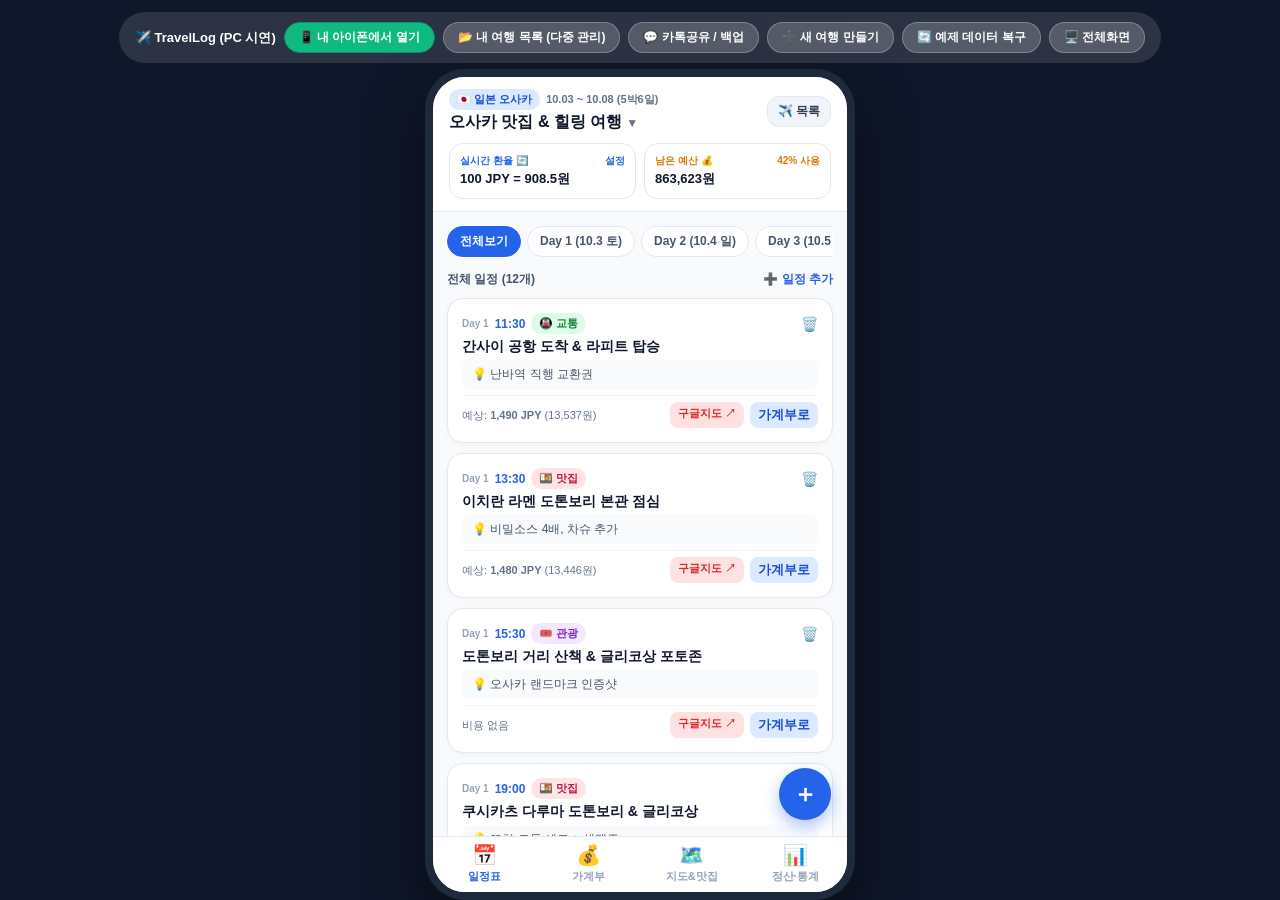
==== commit 6eb8e748: "Update Osaka Day 2 itinerary with Tenjinbashi accommodation and 320,038 KRW payment" ====
--- a/index.html
+++ b/index.html
@@ -508,28 +508,35 @@
         itinerary: [
           { id: "1", day: 1, time: "11:30", title: "간사이 공항 도착 & 라피트 탑승", cat: "transport", cost: 1490, memo: "난바역 직행 교환권", query: "Kansai Airport Osaka" },
           { id: "2", day: 1, time: "13:30", title: "이치란 라멘 도톤보리 본관 점심", cat: "food", cost: 1480, memo: "비밀소스 4배, 차슈 추가", query: "Ichiran Dotonbori Main Building Osaka" },
-          { id: "3", day: 1, time: "15:30", title: "크로스 호텔 오사카 체크인", cat: "stay", cost: 0, memo: "도톤보리 도보 1분", query: "Cross Hotel Osaka" },
+          { id: "3", day: 1, time: "15:30", title: "도톤보리 거리 산책 & 글리코상 포토존", cat: "spot", cost: 0, memo: "오사카 랜드마크 인증샷", query: "Glico Sign Dotonbori Osaka" },
           { id: "4", day: 1, time: "19:00", title: "쿠시카츠 다루마 도톤보리 & 글리코상", cat: "food", cost: 3200, memo: "꼬치 모둠 세트 + 생맥주", query: "Kushikatsu Daruma Dotonbori" },
-          { id: "5", day: 2, time: "11:00", title: "규카츠 모토무라 난바점 오픈런", cat: "food", cost: 2600, memo: "더블 규카츠 정식", query: "Gyukatsu Motomura Namba Osaka" },
-          { id: "6", day: 2, time: "14:00", title: "오사카성 천수각 & 뱃놀이", cat: "spot", cost: 600, memo: "주유패스 무료 입장", query: "Osaka Castle" },
-          { id: "7", day: 2, time: "18:30", title: "우메다 스카이빌딩 공중정원 일몰", cat: "spot", cost: 1500, memo: "360도 야경 감상", query: "Umeda Sky Building Osaka" },
-          { id: "8", day: 3, time: "08:30", title: "유니버설 스튜디오 재팬 (USJ)", cat: "spot", cost: 8900, memo: "슈퍼 닌텐도 월드 확약권", query: "Universal Studios Japan" }
+          { id: "5", day: 2, time: "10:30", title: "오사카성 천수각 & 고자부네 뱃놀이", cat: "spot", cost: 600, memo: "다니마치선 2정거장(4분)! 주유패스 무료 입장", query: "Osaka Castle" },
+          { id: "6", day: 2, time: "12:30", title: "텐진바시스지 상점가 & 하루코마 스시 점심", cat: "food", cost: 2200, memo: "일본 최장 상점가 탐방, 가성비 1등 스시 & 나카무라야 고로케", query: "Harukoma Sushi Tenjinbashi Osaka" },
+          { id: "7", day: 2, time: "14:30", title: "키타하마 나카노시마 공원 & 모토 커피(Moto Coffee)", cat: "food", cost: 850, memo: "숙소 도보 7분, 중앙공회당 리버뷰 테라스에서 디저트 힐링", query: "Moto Coffee Kitahama Osaka" },
+          { id: "8", day: 2, time: "16:00", title: "Apartment Hotel The Espasion Umeda East 체크인", cat: "stay", cost: 0, memo: "체크인 16:00 (체크아웃 10:00 이전) · 결제완료(320,038원) · 짐정리 및 휴식", query: "1-chōme-12-16 Tenjinbashi Apartment Hotel The Espasion Umeda East, 오사카" },
+          { id: "9", day: 2, time: "18:00", title: "우메다 스카이빌딩 공중정원 일몰 & 야경", cat: "spot", cost: 1500, memo: "숙소 앞 미나미모리마치역→히가시우메다역 1정거장(2분)! 360도 루프탑 야경", query: "Umeda Sky Building Osaka" },
+          { id: "10", day: 2, time: "19:40", title: "오코노미야키 키지(きじ) 우메다 스카이빌딩점 디너", cat: "food", cost: 1800, memo: "지하 타키미코지 식당가, 모단야키 + 시원한 생맥주", query: "Kiji Umeda Sky Building Osaka" },
+          { id: "11", day: 2, time: "21:00", title: "헵파이브(HEP FIVE) 대관람차 탑승 & 도심 쇼핑", cat: "spot", cost: 600, memo: "도심 속 붉은 관람차 야경, 돈키호테 우메다 본점", query: "HEP FIVE Ferris Wheel Osaka" },
+          { id: "12", day: 3, time: "08:30", title: "유니버설 스튜디오 재팬 (USJ)", cat: "spot", cost: 8900, memo: "슈퍼 닌텐도 월드 확약권", query: "Universal Studios Japan" }
         ],
         expenses: [
           { id: "e1", day: 1, date: "2026-10-03", title: "라피트 왕복 티켓 (3인)", cat: "transport", local: 4470, base: 40610, pay: "card", payer: "나 (작성자)" },
           { id: "e2", day: 1, date: "2026-10-03", title: "이치란 라멘 3인 점심", cat: "food", local: 4440, base: 40337, pay: "cash", payer: "민우" },
           { id: "e3", day: 1, date: "2026-10-03", title: "편의점 간식 & 맥주 (로손)", cat: "food", local: 1560, base: 14172, pay: "transit_card", payer: "수진" },
           { id: "e4", day: 1, date: "2026-10-03", title: "쿠시카츠 다루마 저녁", cat: "food", local: 9800, base: 89033, pay: "card", payer: "나 (작성자)" },
-          { id: "e5", day: 2, date: "2026-10-04", title: "규카츠 모토무라 점심 (3인)", cat: "food", local: 7800, base: 70863, pay: "card", payer: "나 (작성자)" },
-          { id: "e6", day: 2, date: "2026-10-04", title: "돈키호테 쇼핑 (의약품/과자)", cat: "shopping", local: 18500, base: 168072, pay: "card", payer: "나 (작성자)" }
+          { id: "e_hotel", day: 2, date: "2026-10-04", title: "Apartment Hotel The Espasion Umeda East (숙소 결제완료)", cat: "stay", local: 35227, base: 320038, pay: "card", payer: "나 (작성자)" },
+          { id: "e5", day: 2, date: "2026-10-04", title: "하루코마 스시 점심 & 고로케 (3인)", cat: "food", local: 6600, base: 59961, pay: "cash", payer: "민우" },
+          { id: "e_cafe", day: 2, date: "2026-10-04", title: "모토 커피(Moto Coffee) 강변 테라스 디저트", cat: "food", local: 2550, base: 23167, pay: "card", payer: "수진" },
+          { id: "e_kiji", day: 2, date: "2026-10-04", title: "오코노미야키 키지(きじ) 스카이빌딩점 저녁", cat: "food", local: 5400, base: 49059, pay: "card", payer: "나 (작성자)" }
         ],
         places: [
-          { id: "p1", name: "이치란 라멘 도톤보리 본관", cat: "food", rating: "4.6", menu: "천연 돈코츠 라멘", query: "Ichiran Dotonbori Main Building Osaka" },
-          { id: "p2", name: "규카츠 모토무라 난바점", cat: "food", rating: "4.8", menu: "살치살 규카츠 정식", query: "Gyukatsu Motomura Namba Osaka" },
-          { id: "p3", name: "쿠시카츠 다루마 도톤보리", cat: "food", rating: "4.4", menu: "원조 꼬치튀김 세트", query: "Kushikatsu Daruma Dotonbori" },
-          { id: "p4", name: "하루카스 300 전망대", cat: "spot", rating: "4.7", menu: "300m 통유리 야경", query: "Abeno Harukas 300" },
-          { id: "p5", name: "유니버설 스튜디오 재팬", cat: "spot", rating: "4.9", menu: "마리오 카트 투어", query: "Universal Studios Japan" },
-          { id: "p6", name: "우메다 스카이빌딩 공중정원", cat: "spot", rating: "4.5", menu: "루프탑 전망대", query: "Umeda Sky Building" }
+          { id: "p_hotel", name: "Apartment Hotel The Espasion Umeda East", cat: "stay", rating: "4.8", menu: "체크인 16:00 / 체크아웃 10:00 이전", query: "1-chōme-12-16 Tenjinbashi Apartment Hotel The Espasion Umeda East, 오사카" },
+          { id: "p_harukoma", name: "하루코마 스시 본점 (텐진바시)", cat: "food", rating: "4.6", menu: "가성비 극강 두툼한 참치·연어·장어 초밥", query: "Harukoma Sushi Tenjinbashi Osaka" },
+          { id: "p_motocoffee", name: "모토 커피 (키타하마 강변)", cat: "food", rating: "4.7", menu: "중앙공회당 뷰 테라스 & 시그니처 티라미수", query: "Moto Coffee Kitahama Osaka" },
+          { id: "p_kiji", name: "오코노미야키 키지 (우메다 스카이빌딩)", cat: "food", rating: "4.6", menu: "바삭촉촉 명품 모단야키 & 야키소바", query: "Kiji Umeda Sky Building Osaka" },
+          { id: "p4", name: "우메다 스카이빌딩 공중정원", cat: "spot", rating: "4.7", menu: "300m 루프탑 360도 도심 야경", query: "Umeda Sky Building Osaka" },
+          { id: "p5", name: "오사카성 천수각 & 고자부네 뱃놀이", cat: "spot", rating: "4.6", menu: "성벽 해자 위 황금 배 유람", query: "Osaka Castle" },
+          { id: "p6", name: "헵파이브(HEP FIVE) 대관람차", cat: "spot", rating: "4.5", menu: "도심 한복판 붉은 관람차", query: "HEP FIVE Ferris Wheel Osaka" }
         ]
       },
       {
@@ -558,7 +565,7 @@
     let selectedExpenseCat = "all";
 
     function loadAllTrips() {
-      const saved = localStorage.getItem("travellog_multi_trips_v4");
+      const saved = localStorage.getItem("travellog_multi_trips_v5");
       const activeId = localStorage.getItem("travellog_active_trip_id");
       if (saved) {
         try {
@@ -579,7 +586,7 @@
     }
 
     function saveAllTrips() {
-      localStorage.setItem("travellog_multi_trips_v4", JSON.stringify(trips));
+      localStorage.setItem("travellog_multi_trips_v5", JSON.stringify(trips));
       localStorage.setItem("travellog_active_trip_id", currentTripId);
     }
 
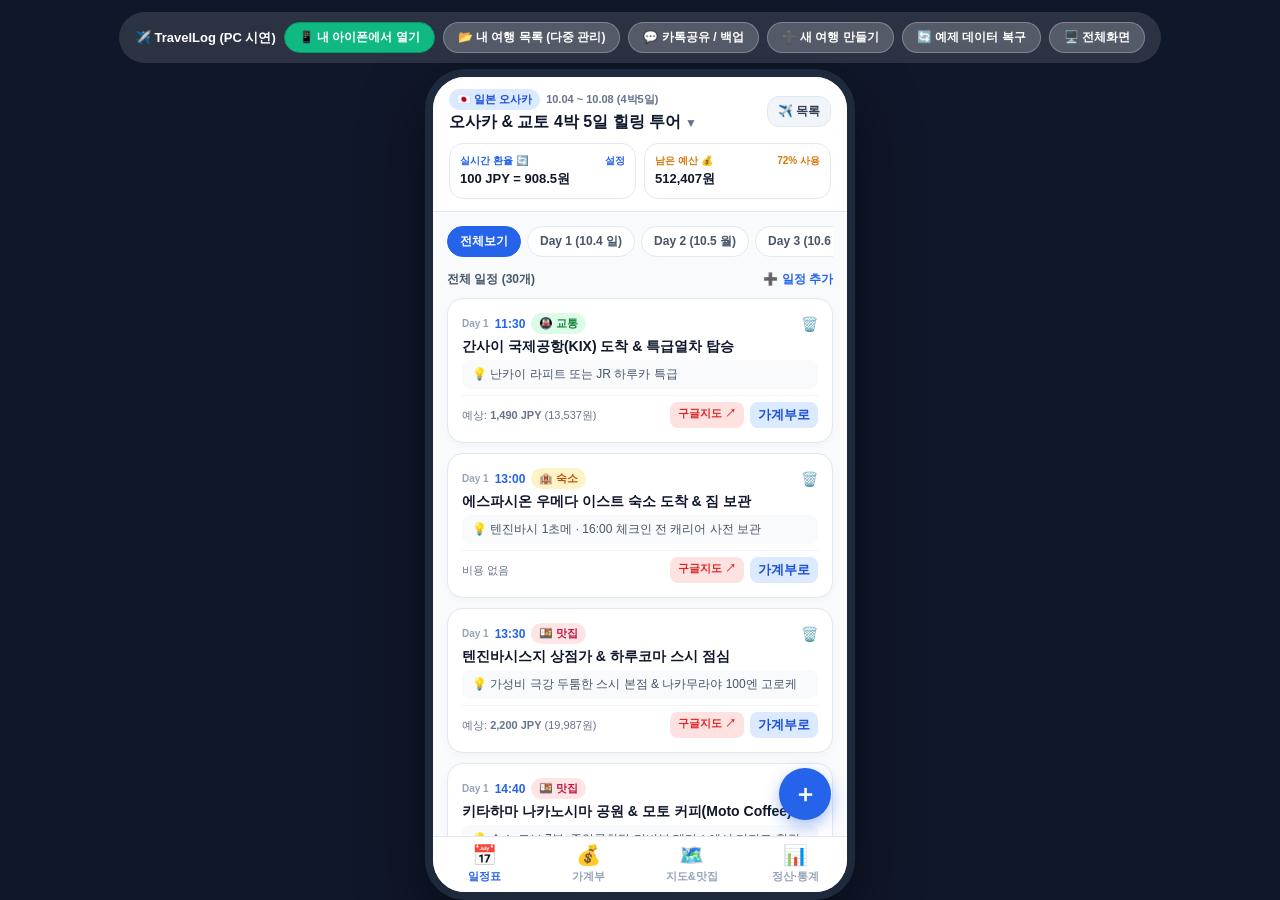
==== commit f385d127: "Update full 4-night 5-day Osaka and Kyoto itinerary (10/4-10/8) at Apartment Hotel The Espasion Umed" ====
--- a/index.html
+++ b/index.html
@@ -496,47 +496,96 @@
     const INITIAL_TRIPS = [
       {
         id: "trip_osaka",
-        title: "오사카 맛집 & 힐링 여행",
+        title: "오사카 & 교토 4박 5일 힐링 투어",
         destination: "일본 오사카",
         flag: "🇯🇵",
         currency: "JPY",
         exchangeRate: 9.085,
-        startDate: "2026-10-03",
+        startDate: "2026-10-04",
         endDate: "2026-10-08",
-        totalBudget: 1500000,
+        totalBudget: 1800000,
         participants: ["나 (작성자)", "민우", "수진"],
         itinerary: [
-          { id: "1", day: 1, time: "11:30", title: "간사이 공항 도착 & 라피트 탑승", cat: "transport", cost: 1490, memo: "난바역 직행 교환권", query: "Kansai Airport Osaka" },
-          { id: "2", day: 1, time: "13:30", title: "이치란 라멘 도톤보리 본관 점심", cat: "food", cost: 1480, memo: "비밀소스 4배, 차슈 추가", query: "Ichiran Dotonbori Main Building Osaka" },
-          { id: "3", day: 1, time: "15:30", title: "도톤보리 거리 산책 & 글리코상 포토존", cat: "spot", cost: 0, memo: "오사카 랜드마크 인증샷", query: "Glico Sign Dotonbori Osaka" },
-          { id: "4", day: 1, time: "19:00", title: "쿠시카츠 다루마 도톤보리 & 글리코상", cat: "food", cost: 3200, memo: "꼬치 모둠 세트 + 생맥주", query: "Kushikatsu Daruma Dotonbori" },
-          { id: "5", day: 2, time: "10:30", title: "오사카성 천수각 & 고자부네 뱃놀이", cat: "spot", cost: 600, memo: "다니마치선 2정거장(4분)! 주유패스 무료 입장", query: "Osaka Castle" },
-          { id: "6", day: 2, time: "12:30", title: "텐진바시스지 상점가 & 하루코마 스시 점심", cat: "food", cost: 2200, memo: "일본 최장 상점가 탐방, 가성비 1등 스시 & 나카무라야 고로케", query: "Harukoma Sushi Tenjinbashi Osaka" },
-          { id: "7", day: 2, time: "14:30", title: "키타하마 나카노시마 공원 & 모토 커피(Moto Coffee)", cat: "food", cost: 850, memo: "숙소 도보 7분, 중앙공회당 리버뷰 테라스에서 디저트 힐링", query: "Moto Coffee Kitahama Osaka" },
-          { id: "8", day: 2, time: "16:00", title: "Apartment Hotel The Espasion Umeda East 체크인", cat: "stay", cost: 0, memo: "체크인 16:00 (체크아웃 10:00 이전) · 결제완료(320,038원) · 짐정리 및 휴식", query: "1-chōme-12-16 Tenjinbashi Apartment Hotel The Espasion Umeda East, 오사카" },
-          { id: "9", day: 2, time: "18:00", title: "우메다 스카이빌딩 공중정원 일몰 & 야경", cat: "spot", cost: 1500, memo: "숙소 앞 미나미모리마치역→히가시우메다역 1정거장(2분)! 360도 루프탑 야경", query: "Umeda Sky Building Osaka" },
-          { id: "10", day: 2, time: "19:40", title: "오코노미야키 키지(きじ) 우메다 스카이빌딩점 디너", cat: "food", cost: 1800, memo: "지하 타키미코지 식당가, 모단야키 + 시원한 생맥주", query: "Kiji Umeda Sky Building Osaka" },
-          { id: "11", day: 2, time: "21:00", title: "헵파이브(HEP FIVE) 대관람차 탑승 & 도심 쇼핑", cat: "spot", cost: 600, memo: "도심 속 붉은 관람차 야경, 돈키호테 우메다 본점", query: "HEP FIVE Ferris Wheel Osaka" },
-          { id: "12", day: 3, time: "08:30", title: "유니버설 스튜디오 재팬 (USJ)", cat: "spot", cost: 8900, memo: "슈퍼 닌텐도 월드 확약권", query: "Universal Studios Japan" }
+          // Day 1: 10/4 (토) - 오사카 입국, 숙소 짐보관, 키타하마 & 우메다 도심
+          { id: "1", day: 1, time: "11:30", title: "간사이 국제공항(KIX) 도착 & 특급열차 탑승", cat: "transport", cost: 1490, memo: "난카이 라피트 또는 JR 하루카 특급", query: "Kansai Airport Osaka" },
+          { id: "2", day: 1, time: "13:00", title: "에스파시온 우메다 이스트 숙소 도착 & 짐 보관", cat: "stay", cost: 0, memo: "텐진바시 1초메 · 16:00 체크인 전 캐리어 사전 보관", query: "1-chōme-12-16 Tenjinbashi Apartment Hotel The Espasion Umeda East, 오사카" },
+          { id: "3", day: 1, time: "13:30", title: "텐진바시스지 상점가 & 하루코마 스시 점심", cat: "food", cost: 2200, memo: "가성비 극강 두툼한 스시 본점 & 나카무라야 100엔 고로케", query: "Harukoma Sushi Tenjinbashi Osaka" },
+          { id: "4", day: 1, time: "14:40", title: "키타하마 나카노시마 공원 & 모토 커피(Moto Coffee)", cat: "food", cost: 850, memo: "숙소 도보 7분, 중앙공회당 리버뷰 테라스에서 디저트 힐링", query: "Moto Coffee Kitahama Osaka" },
+          { id: "5", day: 1, time: "16:00", title: "Apartment Hotel The Espasion Umeda East 정식 체크인", cat: "stay", cost: 0, memo: "체크인 16:00 (체크아웃 10:00 이전) · 4박 결제완료(320,038원) · 짐정리 & 휴식", query: "1-chōme-12-16 Tenjinbashi Apartment Hotel The Espasion Umeda East, 오사카" },
+          { id: "6", day: 1, time: "18:00", title: "우메다 스카이빌딩 공중정원 360도 루프탑 일몰 & 야경", cat: "spot", cost: 1500, memo: "숙소 앞 미나미모리마치역→히가시우메다역 1정거장(2분)! 야경 1등 명소", query: "Umeda Sky Building Osaka" },
+          { id: "7", day: 1, time: "19:40", title: "오코노미야키 키지(きじ) 우메다 스카이빌딩점 디너", cat: "food", cost: 1800, memo: "지하 타키미코지 식당가, 모단야키 + 시원한 나마비루", query: "Kiji Umeda Sky Building Osaka" },
+          { id: "8", day: 1, time: "21:00", title: "헵파이브(HEP FIVE) 대관람차 탑승 & 돈키호테 쇼핑", cat: "spot", cost: 600, memo: "도심 속 붉은 관람차 야경 감상 & 한큐/돈키호테 우메다 본점", query: "HEP FIVE Ferris Wheel Osaka" },
+
+          // Day 2: 10/5 (일) - 유니버설 스튜디오 재팬 (USJ) 올데이
+          { id: "9", day: 2, time: "08:00", title: "JR 오사카텐만구역 탑승 → 유니버설시티역 이동", cat: "transport", cost: 210, memo: "숙소 도보 4분 역에서 JR 환승 1회로 25분 만에 도착!", query: "Universal City Station Osaka" },
+          { id: "10", day: 2, time: "08:45", title: "유니버설 스튜디오 재팬 (USJ) 입장 & 닌텐도 월드", cat: "spot", cost: 8900, memo: "슈퍼 닌텐도 월드 확약권 & 마리오 카트 오픈런", query: "Universal Studios Japan" },
+          { id: "11", day: 2, time: "12:30", title: "해리포터 앤드 더 포비든 저니 & 쓰리 브룸스틱스 점심", cat: "food", cost: 2500, memo: "버터맥주 & 로스트비프 플래터", query: "Three Broomsticks Universal Studios Japan" },
+          { id: "12", day: 2, time: "15:00", title: "더 플라잉 다이너소어 & 헐리우드 드림 라이드", cat: "spot", cost: 0, memo: "스릴 넘치는 대표 롤러코스터 만끽", query: "Universal Studios Japan" },
+          { id: "13", day: 2, time: "19:30", title: "유니버설 시티워크 디너 후 숙소 복귀", cat: "food", cost: 2000, memo: "타코야키 파크 & 텐진바시 로컬 이자카야 맥주 한잔", query: "Universal CityWalk Osaka" },
+
+          // Day 3: 10/6 (월) - 교토(Kyoto) 고즈넉한 감성 당일치기 투어
+          { id: "14", day: 3, time: "09:00", title: "미나미모리마치역 한큐 직결 탑승 → 교토 가와라마치 이동", cat: "transport", cost: 410, memo: "숙소 바로 앞 지하철에서 한큐 교토선 45분 직통 연결!", query: "Kyoto Kawaramachi Station" },
+          { id: "15", day: 3, time: "10:00", title: "기요미즈데라(청수사) & 산넨자카·니넨자카 전통 거리", cat: "spot", cost: 400, memo: "절벽 위 웅장한 목조 사찰 & 고즈넉한 교토 골목 산책", query: "Kiyomizu-dera Kyoto" },
+          { id: "16", day: 3, time: "12:30", title: "기온 거리 전통 소바 & 장어덮밥(우나기) 점심", cat: "food", cost: 2500, memo: "교토 전통 가옥이 늘어선 기온 거리 미식", query: "Gion Kyoto" },
+          { id: "17", day: 3, time: "14:30", title: "아라시야마 치쿠린(대나무숲) & 도게츠교 풍경 감상", cat: "spot", cost: 250, memo: "피톤치드 가득한 대나무숲 산책길 & 노노미야 신사", query: "Arashiyama Bamboo Grove Kyoto" },
+          { id: "18", day: 3, time: "16:30", title: "아라시야마 % 아라비카(응커피) 강변 테라스 라떼", cat: "food", cost: 650, memo: "카모강변 바라보며 인생 라떼 한잔", query: "Arabica Kyoto Arashiyama" },
+          { id: "19", day: 3, time: "19:00", title: "오사카 숙소 복귀 & 텐진바시스지 로컬 야키니쿠 저녁", cat: "food", cost: 3500, memo: "현지인 단골 숯불 소고기 구이 & 생맥주", query: "Tenjinbashisuji Shopping Street" },
+
+          // Day 4: 10/7 (화) - 오사카성 역사 투어 & 난바·도톤보리 먹방 & 하루카스 300 야경
+          { id: "20", day: 4, time: "10:00", title: "오사카성 천수각 & 해자 위 황금 고자부네 뱃놀이", cat: "spot", cost: 600, memo: "숙소 앞 미나미모리마치역에서 2정거장(4분)! 주유패스 무료 입장", query: "Osaka Castle" },
+          { id: "21", day: 4, time: "12:30", title: "규카츠 모토무라 난바점 오픈런 점심", cat: "food", cost: 2600, memo: "개인 화로에 구워먹는 살치살 규카츠 정식", query: "Gyukatsu Motomura Namba Osaka" },
+          { id: "22", day: 4, time: "14:00", title: "신사이바시스지 & 아메리카무라 쇼핑 투어", cat: "shopping", cost: 0, memo: "패션 브랜드, 캐릭터 샵, 빈티지 숍 탐방", query: "Shinsaibashi-suji Shopping Street" },
+          { id: "23", day: 4, time: "16:30", title: "도톤보리 글리코상 인증샷 & 앗치치혼포 타코야키", cat: "spot", cost: 700, memo: "오사카 대표 포토존 시그니처 포즈 & 파 듬뿍 타코야키", query: "Glico Sign Dotonbori Osaka" },
+          { id: "24", day: 4, time: "18:30", title: "아베노 하루카스 300 전망대 300m 통유리 야경", cat: "spot", cost: 1800, memo: "간사이 최고층 빌딩에서 내려다보는 환상적인 파노라마 야경", query: "Abeno Harukas 300" },
+          { id: "25", day: 4, time: "20:30", title: "신세카이 쿠시카츠 다루마 본점 & 츠텐카쿠 야경", cat: "food", cost: 3200, memo: "원조 바삭한 꼬치튀김 모둠 + 도테야키(소힘줄조림)", query: "Kushikatsu Daruma Shinsekai Osaka" },
+
+          // Day 5: 10/8 (수) - 체크아웃(10시 이전), 텐진바시 브런치, 면세 쇼핑 & 귀국
+          { id: "26", day: 5, time: "09:30", title: "숙소 체크아웃 완료 (오전 10시 이전 준수!)", cat: "stay", cost: 0, memo: "Apartment Hotel The Espasion Umeda East 체크아웃 완료", query: "1-chōme-12-16 Tenjinbashi Apartment Hotel The Espasion Umeda East, 오사카" },
+          { id: "27", day: 5, time: "10:00", title: "텐진바시스지 상점가 모닝 카페 브런치 & 커피", cat: "food", cost: 1000, memo: "여유로운 모닝 토스트 세트 & 핸드드립 커피", query: "Tenjinbashisuji Shopping Street" },
+          { id: "28", day: 5, time: "11:30", title: "마지막 면세 쇼핑 (돈키호테 / 드럭스토어)", cat: "shopping", cost: 8000, memo: "과자, 젤리, 파스, 화장품 등 여행 기념품 쇼핑", query: "Don Quijote Umeda Osaka" },
+          { id: "29", day: 5, time: "13:30", title: "간사이 공항행 특급열차(라피트/하루카) 탑승", cat: "transport", cost: 1490, memo: "공항으로 편안하게 이동", query: "Kansai Airport Station" },
+          { id: "30", day: 5, time: "15:00", title: "간사이 국제공항(KIX) 도착, 면세점 쇼핑 & 출국", cat: "transport", cost: 0, memo: "도쿄바나나, 로이즈 초콜릿 구매 후 한국 귀국", query: "Kansai Airport Osaka" }
         ],
         expenses: [
-          { id: "e1", day: 1, date: "2026-10-03", title: "라피트 왕복 티켓 (3인)", cat: "transport", local: 4470, base: 40610, pay: "card", payer: "나 (작성자)" },
-          { id: "e2", day: 1, date: "2026-10-03", title: "이치란 라멘 3인 점심", cat: "food", local: 4440, base: 40337, pay: "cash", payer: "민우" },
-          { id: "e3", day: 1, date: "2026-10-03", title: "편의점 간식 & 맥주 (로손)", cat: "food", local: 1560, base: 14172, pay: "transit_card", payer: "수진" },
-          { id: "e4", day: 1, date: "2026-10-03", title: "쿠시카츠 다루마 저녁", cat: "food", local: 9800, base: 89033, pay: "card", payer: "나 (작성자)" },
-          { id: "e_hotel", day: 2, date: "2026-10-04", title: "Apartment Hotel The Espasion Umeda East (숙소 결제완료)", cat: "stay", local: 35227, base: 320038, pay: "card", payer: "나 (작성자)" },
-          { id: "e5", day: 2, date: "2026-10-04", title: "하루코마 스시 점심 & 고로케 (3인)", cat: "food", local: 6600, base: 59961, pay: "cash", payer: "민우" },
-          { id: "e_cafe", day: 2, date: "2026-10-04", title: "모토 커피(Moto Coffee) 강변 테라스 디저트", cat: "food", local: 2550, base: 23167, pay: "card", payer: "수진" },
-          { id: "e_kiji", day: 2, date: "2026-10-04", title: "오코노미야키 키지(きじ) 스카이빌딩점 저녁", cat: "food", local: 5400, base: 49059, pay: "card", payer: "나 (작성자)" }
+          // Day 1
+          { id: "e_hotel", day: 1, date: "2026-10-04", title: "Apartment Hotel The Espasion Umeda East (4박 전일정 결제완료)", cat: "stay", local: 35227, base: 320038, pay: "card", payer: "나 (작성자)" },
+          { id: "e1", day: 1, date: "2026-10-04", title: "공항 특급열차 티켓 (3인)", cat: "transport", local: 4470, base: 40610, pay: "card", payer: "나 (작성자)" },
+          { id: "e2", day: 1, date: "2026-10-04", title: "하루코마 스시 점심 & 고로케 (3인)", cat: "food", local: 6600, base: 59961, pay: "cash", payer: "민우" },
+          { id: "e3", day: 1, date: "2026-10-04", title: "모토 커피(Moto Coffee) 강변 테라스", cat: "food", local: 2550, base: 23167, pay: "card", payer: "수진" },
+          { id: "e4", day: 1, date: "2026-10-04", title: "오코노미야키 키지(きじ) 스카이빌딩 저녁", cat: "food", local: 5400, base: 49059, pay: "card", payer: "나 (작성자)" },
+          // Day 2
+          { id: "e5", day: 2, date: "2026-10-05", title: "USJ 1일 스튜디오 패스 입장권 (3인)", cat: "spot", local: 26700, base: 242570, pay: "card", payer: "나 (작성자)" },
+          { id: "e6", day: 2, date: "2026-10-05", title: "USJ 쓰리 브룸스틱스 해리포터 점심 (3인)", cat: "food", local: 7500, base: 68138, pay: "card", payer: "민우" },
+          { id: "e7", day: 2, date: "2026-10-05", title: "유니버설 시티워크 저녁 & 맥주 (3인)", cat: "food", local: 6000, base: 54510, pay: "card", payer: "수진" },
+          // Day 3
+          { id: "e8", day: 3, date: "2026-10-06", title: "한큐 전철 교토 왕복 교통비 (3인)", cat: "transport", local: 2460, base: 22349, pay: "transit_card", payer: "나 (작성자)" },
+          { id: "e9", day: 3, date: "2026-10-06", title: "기요미즈데라(청수사) 입장료 (3인)", cat: "spot", local: 1200, base: 10902, pay: "cash", payer: "민우" },
+          { id: "e10", day: 3, date: "2026-10-06", title: "교토 기온 전통 소바 & 장어덮밥 점심", cat: "food", local: 7500, base: 68138, pay: "card", payer: "나 (작성자)" },
+          { id: "e11", day: 3, date: "2026-10-06", title: "아라시야마 % 아라비카 응커피 (3인)", cat: "food", local: 1950, base: 17716, pay: "card", payer: "수진" },
+          // Day 4
+          { id: "e12", day: 4, date: "2026-10-07", title: "오사카성 천수각 & 고자부네 뱃놀이 (3인)", cat: "spot", local: 1800, base: 16353, pay: "card", payer: "나 (작성자)" },
+          { id: "e13", day: 4, date: "2026-10-07", title: "규카츠 모토무라 난바점 점심 (3인)", cat: "food", local: 7800, base: 70863, pay: "card", payer: "민우" },
+          { id: "e14", day: 4, date: "2026-10-07", title: "도톤보리 앗치치혼포 타코야키 & 간식", cat: "food", local: 2100, base: 19079, pay: "cash", payer: "수진" },
+          { id: "e15", day: 4, date: "2026-10-07", title: "하루카스 300 전망대 입장권 (3인)", cat: "spot", local: 5400, base: 49059, pay: "card", payer: "나 (작성자)" },
+          { id: "e16", day: 4, date: "2026-10-07", title: "신세카이 쿠시카츠 다루마 저녁 (3인)", cat: "food", local: 9600, base: 87216, pay: "card", payer: "민우" },
+          // Day 5
+          { id: "e17", day: 5, date: "2026-10-08", title: "텐진바시 모닝 카페 브런치 (3인)", cat: "food", local: 3000, base: 27255, pay: "card", payer: "수진" },
+          { id: "e18", day: 5, date: "2026-10-08", title: "귀국 특급열차 라피트 편도 티켓 (3인)", cat: "transport", local: 4470, base: 40610, pay: "card", payer: "나 (작성자)" }
         ],
         places: [
-          { id: "p_hotel", name: "Apartment Hotel The Espasion Umeda East", cat: "stay", rating: "4.8", menu: "체크인 16:00 / 체크아웃 10:00 이전", query: "1-chōme-12-16 Tenjinbashi Apartment Hotel The Espasion Umeda East, 오사카" },
+          { id: "p_hotel", name: "Apartment Hotel The Espasion Umeda East", cat: "stay", rating: "4.8", menu: "체크인 16:00 / 체크아웃 10:00 이전 (4박 숙소)", query: "1-chōme-12-16 Tenjinbashi Apartment Hotel The Espasion Umeda East, 오사카" },
           { id: "p_harukoma", name: "하루코마 스시 본점 (텐진바시)", cat: "food", rating: "4.6", menu: "가성비 극강 두툼한 참치·연어·장어 초밥", query: "Harukoma Sushi Tenjinbashi Osaka" },
           { id: "p_motocoffee", name: "모토 커피 (키타하마 강변)", cat: "food", rating: "4.7", menu: "중앙공회당 뷰 테라스 & 시그니처 티라미수", query: "Moto Coffee Kitahama Osaka" },
           { id: "p_kiji", name: "오코노미야키 키지 (우메다 스카이빌딩)", cat: "food", rating: "4.6", menu: "바삭촉촉 명품 모단야키 & 야키소바", query: "Kiji Umeda Sky Building Osaka" },
           { id: "p4", name: "우메다 스카이빌딩 공중정원", cat: "spot", rating: "4.7", menu: "300m 루프탑 360도 도심 야경", query: "Umeda Sky Building Osaka" },
-          { id: "p5", name: "오사카성 천수각 & 고자부네 뱃놀이", cat: "spot", rating: "4.6", menu: "성벽 해자 위 황금 배 유람", query: "Osaka Castle" },
-          { id: "p6", name: "헵파이브(HEP FIVE) 대관람차", cat: "spot", rating: "4.5", menu: "도심 한복판 붉은 관람차", query: "HEP FIVE Ferris Wheel Osaka" }
+          { id: "p_usj", name: "유니버설 스튜디오 재팬 (USJ)", cat: "spot", rating: "4.9", menu: "마리오 카트 & 해리포터 포비든 저니", query: "Universal Studios Japan" },
+          { id: "p_kiyomizu", name: "교토 기요미즈데라 (청수사)", cat: "spot", rating: "4.8", menu: "유네스코 세계문화유산 목조 절벽 사찰", query: "Kiyomizu-dera Kyoto" },
+          { id: "p_arashiyama", name: "교토 아라시야마 치쿠린 & 도게츠교", cat: "spot", rating: "4.7", menu: "피톤치드 대나무숲 & % 아라비카 응커피", query: "Arashiyama Bamboo Grove Kyoto" },
+          { id: "p_osaka_castle", name: "오사카성 천수각 & 고자부네 뱃놀이", cat: "spot", rating: "4.6", menu: "성벽 해자 위 황금 배 유람", query: "Osaka Castle" },
+          { id: "p_motomura", name: "규카츠 모토무라 난바점", cat: "food", rating: "4.8", menu: "화로에 구워먹는 명품 살치살 규카츠", query: "Gyukatsu Motomura Namba Osaka" },
+          { id: "p_glico", name: "도톤보리 글리코상 & 앗치치혼포", cat: "spot", rating: "4.7", menu: "시그니처 포토존 & 파 듬뿍 타코야키", query: "Glico Sign Dotonbori Osaka" },
+          { id: "p_harukas", name: "아베노 하루카스 300 전망대", cat: "spot", rating: "4.8", menu: "지상 300m 통유리 파노라마 야경", query: "Abeno Harukas 300" },
+          { id: "p_daruma", name: "쿠시카츠 다루마 신세카이 본점", cat: "food", rating: "4.5", menu: "원조 꼬치튀김 & 소힘줄 도테야키", query: "Kushikatsu Daruma Shinsekai Osaka" }
         ]
       },
       {
@@ -565,7 +614,7 @@
     let selectedExpenseCat = "all";
 
     function loadAllTrips() {
-      const saved = localStorage.getItem("travellog_multi_trips_v5");
+      const saved = localStorage.getItem("travellog_multi_trips_v6");
       const activeId = localStorage.getItem("travellog_active_trip_id");
       if (saved) {
         try {
@@ -586,7 +635,7 @@
     }
 
     function saveAllTrips() {
-      localStorage.setItem("travellog_multi_trips_v5", JSON.stringify(trips));
+      localStorage.setItem("travellog_multi_trips_v6", JSON.stringify(trips));
       localStorage.setItem("travellog_active_trip_id", currentTripId);
     }
 
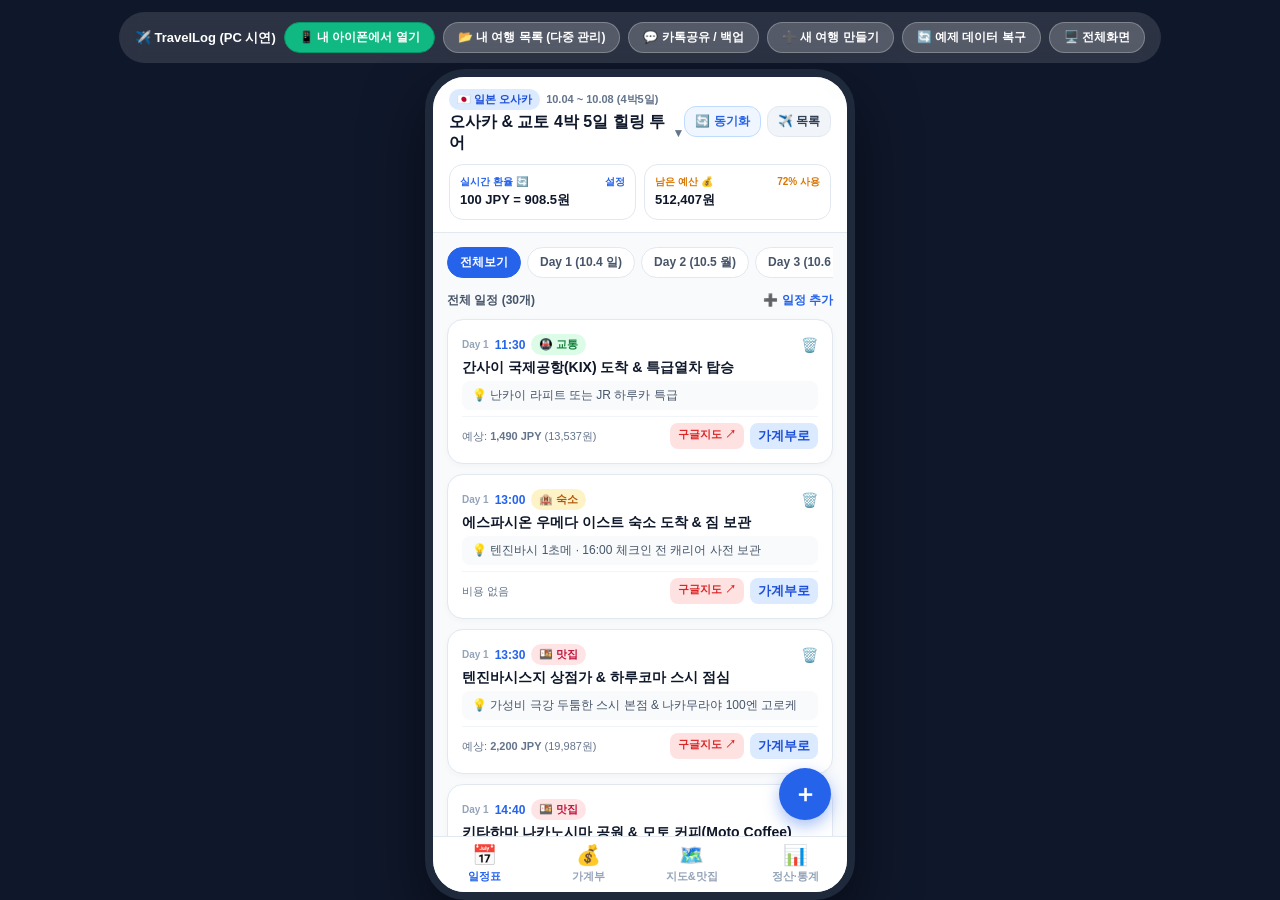
==== commit 46a6ea78: "Enable network-first PWA caching and add instant sync/refresh buttons" ====
--- a/index.html
+++ b/index.html
@@ -128,6 +128,7 @@
           </div>
         </div>
         <div style="display:flex; gap:6px;">
+          <button onclick="forceSyncLatestApp()" style="padding:6px 10px; border-radius:12px; border:1px solid #bfdbfe; background:#eff6ff; font-size:12px; font-weight:700; color:#2563eb; cursor:pointer;" title="최신 일정 및 데이터 동기화">🔄 동기화</button>
           <button onclick="openTripManagerModal()" style="padding:6px 10px; border-radius:12px; border:1px solid #e2e8f0; background:#f1f5f9; font-size:12px; font-weight:700; color:#334155; cursor:pointer;" title="여행 목록">✈️ 목록</button>
         </div>
       </div>
@@ -267,9 +268,14 @@
         <button onclick="closeModal('modal-trip-manager')" style="background:none; border:none; font-size:20px; cursor:pointer;">✕</button>
       </div>
 
-      <button onclick="openNewTripModal(); closeModal('modal-trip-manager');" class="btn-submit" style="background:#10b981; margin-bottom:14px;">
-        ➕ 새 여행 계획 만들기
-      </button>
+      <div style="display:flex; gap:8px; margin-bottom:14px;">
+        <button onclick="openNewTripModal(); closeModal('modal-trip-manager');" class="btn-submit" style="flex:1; background:#10b981; margin:0; padding:10px; font-size:12px;">
+          ➕ 새 여행 만들기
+        </button>
+        <button onclick="resetToLatestOfficialTrip()" class="btn-submit" style="flex:1; background:#2563eb; margin:0; padding:10px; font-size:12px;">
+          🔄 10/4~8 오사카 최신일정 동기화
+        </button>
+      </div>
 
       <div id="tripManagerList"></div>
     </div>
@@ -1396,10 +1402,67 @@
       el.classList.toggle("fullscreen");
     }
 
-    // Register Service Worker for offline capability
+    function resetToLatestOfficialTrip() {
+      if (confirm("10/4~10/8 오사카(에스파시온 호텔 4박) 최신 일정 및 가계부로 새로고침할까요?")) {
+        const officialOsaka = JSON.parse(JSON.stringify(INITIAL_TRIPS[0]));
+        const idx = trips.findIndex(t => t.id === "trip_osaka");
+        if (idx >= 0) {
+          trips[idx] = officialOsaka;
+        } else {
+          trips.unshift(officialOsaka);
+        }
+        currentTripId = "trip_osaka";
+        saveAllTrips();
+        renderAll();
+        closeModal('modal-trip-manager');
+        alert("10/4 ~ 10/8 오사카 최신 일정이 성공적으로 동기화되었습니다!");
+      }
+    }
+
+    async function forceSyncLatestApp() {
+      if (confirm("서버에서 10/4~10/8 오사카 최신 일정 및 코드를 즉시 새로고침할까요?")) {
+        try {
+          if ('caches' in window) {
+            const keys = await caches.keys();
+            await Promise.all(keys.map(k => caches.delete(k)));
+          }
+          if ('serviceWorker' in navigator) {
+            const regs = await navigator.serviceWorker.getRegistrations();
+            for (let reg of regs) {
+              await reg.unregister();
+            }
+          }
+          localStorage.removeItem("travellog_multi_trips_v4");
+          localStorage.removeItem("travellog_multi_trips_v5");
+          localStorage.removeItem("travellog_multi_trips_v6");
+          localStorage.removeItem("travellog_active_trip_id");
+        } catch(e) {
+          console.error(e);
+        }
+        window.location.href = window.location.origin + window.location.pathname + '?sync=' + Date.now();
+      }
+    }
+
+    // Register Service Worker for offline capability with auto-update detection
     if ('serviceWorker' in navigator) {
       window.addEventListener('load', () => {
-        navigator.serviceWorker.register('./sw.js').catch(() => {});
+        navigator.serviceWorker.register('./sw.js').then((reg) => {
+          reg.update();
+          reg.onupdatefound = () => {
+            const installing = reg.installing;
+            if (installing) {
+              installing.onstatechange = () => {
+                if (installing.state === 'installed' && navigator.serviceWorker.controller) {
+                  window.location.reload();
+                }
+              };
+            }
+          };
+        }).catch(() => {});
+      });
+
+      navigator.serviceWorker.addEventListener('controllerchange', () => {
+        window.location.reload();
       });
     }
 
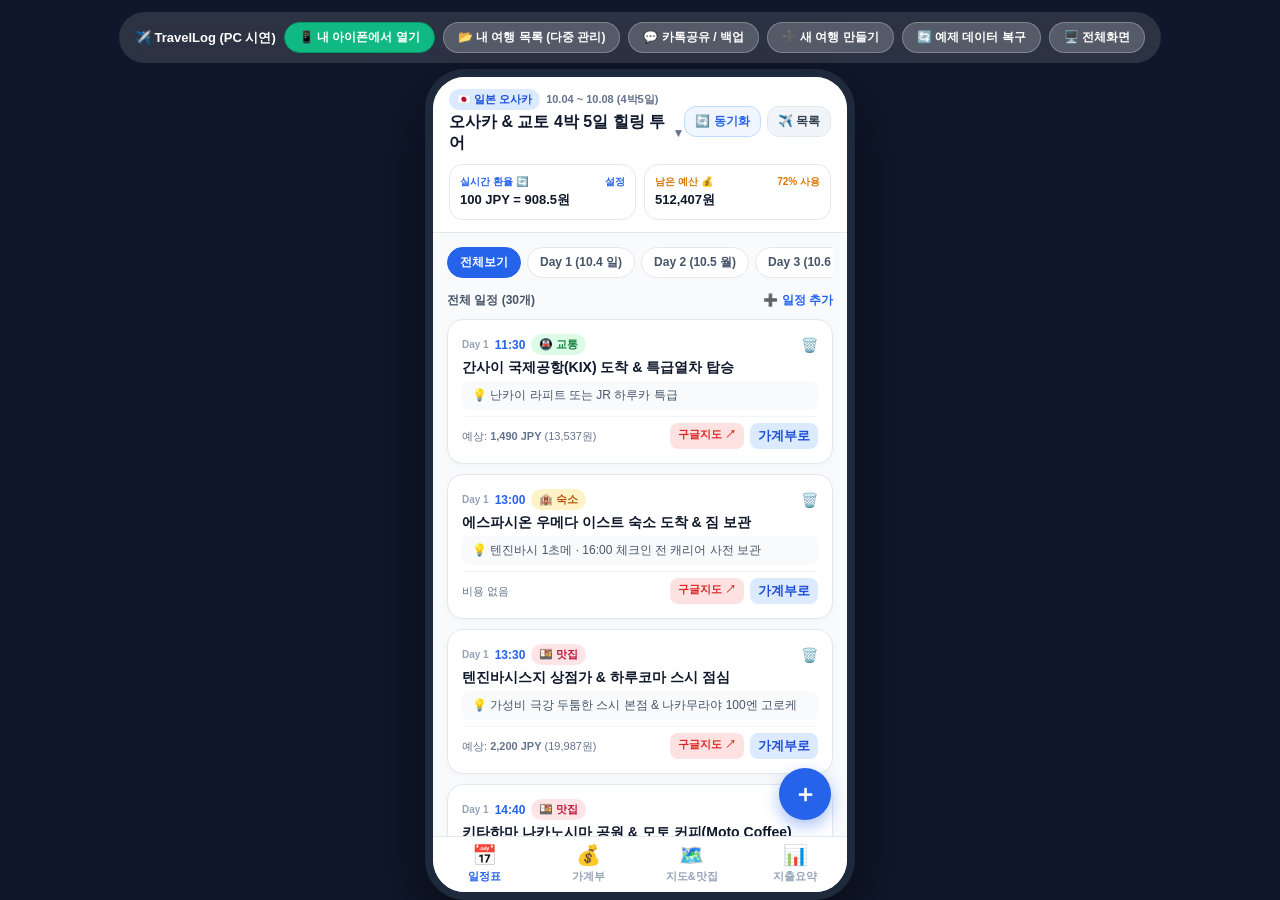
==== commit 54bd463e: "Replace split-bill settlement with clean overall expense summary and day-by-day analytics" ====
--- a/index.html
+++ b/index.html
@@ -213,20 +213,44 @@
       <div id="placesCardList"></div>
     </div>
 
-    <!-- TAB 4: ANALYTICS & SETTLEMENT (정산 & 통계) -->
+    <!-- TAB 4: ANALYTICS (지출 요약 & 날짜별 요약) -->
     <div id="tab-analytics" class="content-area tab-content">
+      <!-- 1. 총 지출 & 예산 현황 요약 카드 -->
+      <div class="card" style="background:linear-gradient(135deg, #1e293b 0%, #0f172a 100%); color:#fff; border:none; padding:16px;">
+        <div style="display:flex; justify-content:space-between; align-items:center; margin-bottom:6px;">
+          <span style="font-size:12px; color:#94a3b8; font-weight:700;">💳 총 지출 요약</span>
+          <span class="badge" style="background:rgba(255,255,255,0.15); color:#fff; font-size:11px;" id="analyticsPercentBadge">0% 사용</span>
+        </div>
+        <div style="font-size:24px; font-weight:900; color:#38bdf8;" id="analyticsTotalSpent">0원</div>
+        <div style="font-size:12px; color:#cbd5e1; margin-top:6px; display:flex; justify-content:space-between;">
+          <span>총 예산: <b id="analyticsTotalBudget">0원</b></span>
+          <span>남은 예산: <b id="analyticsRemainingBudget" style="color:#4ade80;">0원</b></span>
+        </div>
+        <div style="height:6px; background:rgba(255,255,255,0.2); border-radius:3px; overflow:hidden; margin-top:10px;">
+          <div id="analyticsBudgetBar" style="width:0%; height:100%; background:#38bdf8; border-radius:3px; transition:width 0.3s;"></div>
+        </div>
+      </div>
+
+      <!-- 2. 날짜별 지출 요약 (Day-by-Day Summary) -->
       <div class="card">
-        <div style="display:flex; justify-content:space-between; align-items:center; margin-bottom:8px;">
-          <span style="font-size:13px; font-weight:800; color:#0f172a;">👥 친구와 여행 정산 (더치페이)</span>
-          <button onclick="openShareModal()" style="font-size:11px; font-weight:700; color:#2563eb; background:#eff6ff; border:none; padding:4px 8px; border-radius:10px; cursor:pointer;">카톡 전송</button>
-        </div>
-        <div id="participantsBadges" style="display:flex; flex-wrap:wrap; gap:6px; margin-bottom:10px;"></div>
-        <div id="settlementSummaryBox" style="background:#f0fdf4; border:1px solid #bbf7d0; border-radius:12px; padding:12px; font-size:12px;"></div>
-      </div>
-
+        <div style="display:flex; justify-content:space-between; align-items:center; margin-bottom:10px;">
+          <div style="font-size:14px; font-weight:800; color:#0f172a;">📅 날짜별 지출 요약</div>
+          <span style="font-size:11px; font-weight:700; color:#2563eb;" id="analyticsDailyAvg">일평균: 0원</span>
+        </div>
+        <p style="font-size:11px; color:#64748b; margin:-4px 0 10px;">날짜 카드를 누르면 해당 일자 가계부로 바로 이동합니다.</p>
+        <div id="dailySummaryList" style="font-size:12px;"></div>
+      </div>
+
+      <!-- 3. 카테고리별 지출 비중 -->
       <div class="card">
-        <div style="font-size:13px; font-weight:800; color:#0f172a; margin-bottom:8px;">📊 카테고리별 지출 요약</div>
+        <div style="font-size:14px; font-weight:800; color:#0f172a; margin-bottom:10px;">📊 카테고리별 지출 비중</div>
         <div id="categoryBreakdownList" style="font-size:12px;"></div>
+      </div>
+
+      <!-- 4. 결제 수단별 분석 (카드 vs 현금) -->
+      <div class="card">
+        <div style="font-size:14px; font-weight:800; color:#0f172a; margin-bottom:10px;">💳 결제 수단별 비중</div>
+        <div id="paymentMethodBreakdownList" style="font-size:12px;"></div>
       </div>
     </div>
 
@@ -249,7 +273,7 @@
       </button>
       <button class="nav-btn" onclick="switchTab('analytics')" id="nav-analytics">
         <span class="icon">📊</span>
-        <span>정산·통계</span>
+        <span>지출요약</span>
       </button>
     </div>
 
@@ -319,15 +343,9 @@
             </select>
           </div>
         </div>
-        <div style="display:grid; grid-template-columns:1fr 1fr; gap:8px;">
-          <div class="form-group">
-            <label class="form-label">해당 일자 (Day)</label>
-            <select id="expInputDay" class="form-input"></select>
-          </div>
-          <div class="form-group">
-            <label class="form-label">결제자</label>
-            <select id="expInputPayer" class="form-input"></select>
-          </div>
+        <div class="form-group">
+          <label class="form-label">해당 일자 (Day)</label>
+          <select id="expInputDay" class="form-input"></select>
         </div>
         <button type="submit" class="btn-submit">가계부에 저장하기</button>
       </form>
@@ -889,67 +907,103 @@
     }
 
     // --- TAB 4: ANALYTICS ---
+    // --- TAB 4: EXPENSE & DAY-BY-DAY ANALYTICS ---
     function renderAnalytics(trip) {
       const totalBase = (trip.expenses || []).reduce((sum, e) => sum + (e.base || 0), 0);
-      const count = (trip.participants || []).length || 1;
-      const perPerson = Math.round(totalBase / count);
-
-      let pBadges = '';
-      (trip.participants || []).forEach(p => {
-        pBadges += `<span class="badge badge-green">${p}</span>`;
-      });
-      pBadges += `<button onclick="addParticipant()" style="font-size:11px; padding:2px 8px; background:#f1f5f9; border:none; border-radius:10px; cursor:pointer;">+ 친구추가</button>`;
-      document.getElementById("participantsBadges").innerHTML = pBadges;
-
-      const paidMap = {};
-      (trip.participants || []).forEach(p => paidMap[p] = 0);
-      (trip.expenses || []).forEach(e => {
-        const payer = e.payer || trip.participants[0];
-        paidMap[payer] = (paidMap[payer] || 0) + (e.base || 0);
-      });
-
-      let summaryHtml = `
-        <div style="display:flex; justify-content:space-between; margin-bottom:6px; font-weight:700;">
-          <span>1인당 부담금 (${count}명):</span>
-          <span style="color:#15803d; font-size:14px; font-weight:800;">${perPerson.toLocaleString()}원</span>
-        </div>
-        <div style="border-top:1px solid #dcfce7; padding-top:6px;">
-      `;
-      (trip.participants || []).forEach(p => {
-        const paid = paidMap[p] || 0;
-        const diff = paid - perPerson;
-        if (diff > 0) {
-          summaryHtml += `<div style="display:flex; justify-content:space-between; margin-bottom:2px;"><span>· <b>${p}</b> (${paid.toLocaleString()}원 결제)</span><span style="color:#2563eb; font-weight:700;">+${diff.toLocaleString()}원 받을 돈</span></div>`;
-        } else if (diff < 0) {
-          summaryHtml += `<div style="display:flex; justify-content:space-between; margin-bottom:2px;"><span>· <b>${p}</b> (${paid.toLocaleString()}원 결제)</span><span style="color:#dc2626; font-weight:700;">-${Math.abs(diff).toLocaleString()}원 보낼 돈</span></div>`;
-        } else {
-          summaryHtml += `<div style="display:flex; justify-content:space-between; margin-bottom:2px;"><span>· <b>${p}</b></span><span style="color:#94a3b8;">정산 완료 (0원)</span></div>`;
-        }
-      });
-      summaryHtml += '</div>';
-      document.getElementById("settlementSummaryBox").innerHTML = summaryHtml;
-
-      const catTotals = { food: 0, transport: 0, spot: 0, shopping: 0, stay: 0, other: 0 };
+      const totalBudget = trip.totalBudget || 1800000;
+      const remaining = totalBudget - totalBase;
+      const spentPct = Math.min(100, Math.round((totalBase / totalBudget) * 100)) || 0;
+      const daysCount = getDaysCount(trip);
+      const dailyAvg = Math.round(totalBase / Math.max(1, daysCount));
+
+      // 1. Overall Budget Summary
+      document.getElementById("analyticsTotalSpent").textContent = `${totalBase.toLocaleString()}원`;
+      document.getElementById("analyticsTotalBudget").textContent = `${totalBudget.toLocaleString()}원`;
+      document.getElementById("analyticsRemainingBudget").textContent = `${remaining.toLocaleString()}원`;
+      document.getElementById("analyticsPercentBadge").textContent = `${spentPct}% 사용`;
+      document.getElementById("analyticsBudgetBar").style.width = `${spentPct}%`;
+      document.getElementById("analyticsBudgetBar").style.background = spentPct > 90 ? '#ef4444' : '#38bdf8';
+      document.getElementById("analyticsDailyAvg").textContent = `일평균: ${dailyAvg.toLocaleString()}원`;
+
+      // 2. Day-by-Day Summary
+      let dailyHtml = '';
+      for (let d = 1; d <= daysCount; d++) {
+        const dExps = (trip.expenses || []).filter(e => e.day === d);
+        const dBaseSum = dExps.reduce((sum, e) => sum + (e.base || 0), 0);
+        const dLocalSum = dExps.reduce((sum, e) => sum + (e.local || 0), 0);
+        const dPct = totalBase > 0 ? Math.round((dBaseSum / totalBase) * 100) : 0;
+        const dStr = getDayStr(trip, d);
+
+        dailyHtml += `
+          <div onclick="jumpToExpenseDay(${d})" style="background:#f8fafc; border:1px solid #e2e8f0; border-radius:12px; padding:10px 12px; margin-bottom:8px; cursor:pointer;" title="가계부에서 이 날짜 보기">
+            <div style="display:flex; justify-content:space-between; align-items:center; margin-bottom:4px;">
+              <span style="font-weight:800; font-size:13px; color:#0f172a;">${dStr}</span>
+              <div style="text-align:right;">
+                <span style="font-weight:800; font-size:13px; color:#2563eb;">${dBaseSum.toLocaleString()}원</span>
+                <span style="font-size:11px; color:#64748b; margin-left:4px;">(${dLocalSum.toLocaleString()} ${trip.currency})</span>
+              </div>
+            </div>
+            <div style="display:flex; justify-content:space-between; font-size:11px; color:#64748b; margin-bottom:4px;">
+              <span>총 ${dExps.length}건 지출</span>
+              <span>전체의 ${dPct}%</span>
+            </div>
+            <div style="height:5px; background:#e2e8f0; border-radius:3px; overflow:hidden;">
+              <div style="width:${dPct}%; height:100%; background:#2563eb;"></div>
+            </div>
+          </div>
+        `;
+      }
+      document.getElementById("dailySummaryList").innerHTML = dailyHtml || '<div style="color:#94a3b8; text-align:center; padding:10px;">지출 내역이 없습니다.</div>';
+
+      // 3. Category Breakdown
+      const catTotals = { food: 0, stay: 0, transport: 0, spot: 0, shopping: 0, other: 0 };
       (trip.expenses || []).forEach(e => { catTotals[e.cat] = (catTotals[e.cat] || 0) + (e.base || 0); });
       let catHtml = '';
-      const catNames = { food: '🍱 식비', transport: '🚇 교통', spot: '🎟️ 관광', shopping: '🛍️ 쇼핑', stay: '🏨 숙박', other: '💡 기타' };
-      for (const [k, v] of Object.entries(catTotals)) {
+      const catNames = { food: '🍱 식비', stay: '🏨 숙박', transport: '🚇 교통', spot: '🎟️ 관광', shopping: '🛍️ 쇼핑', other: '💡 기타' };
+      const catColors = { food: '#f97316', stay: '#8b5cf6', transport: '#06b6d4', spot: '#10b981', shopping: '#ec4899', other: '#64748b' };
+      
+      const sortedCats = Object.entries(catTotals).sort((a, b) => b[1] - a[1]);
+      for (const [k, v] of sortedCats) {
         if (v > 0) {
           const pct = Math.round((v / (totalBase || 1)) * 100);
           catHtml += `
-            <div style="margin-bottom:6px;">
-              <div style="display:flex; justify-content:space-between; margin-bottom:2px; font-weight:700;">
+            <div style="margin-bottom:8px;">
+              <div style="display:flex; justify-content:space-between; margin-bottom:3px; font-weight:700; font-size:12px;">
                 <span>${catNames[k] || k}</span>
                 <span>${v.toLocaleString()}원 (${pct}%)</span>
               </div>
               <div style="height:6px; background:#e2e8f0; border-radius:3px; overflow:hidden;">
-                <div style="width:${pct}%; height:100%; background:#2563eb;"></div>
+                <div style="width:${pct}%; height:100%; background:${catColors[k] || '#2563eb'};"></div>
               </div>
             </div>
           `;
         }
       }
-      document.getElementById("categoryBreakdownList").innerHTML = catHtml || '<span style="color:#94a3b8;">지출 내역이 없습니다.</span>';
+      document.getElementById("categoryBreakdownList").innerHTML = catHtml || '<div style="color:#94a3b8; text-align:center; padding:10px;">지출 내역이 없습니다.</div>';
+
+      // 4. Payment Method Breakdown
+      const payTotals = { card: 0, cash: 0, transit_card: 0 };
+      (trip.expenses || []).forEach(e => { payTotals[e.pay] = (payTotals[e.pay] || 0) + (e.base || 0); });
+      const payNames = { card: '💳 카드/트래블로그', cash: '💵 현금', transit_card: '🚃 교통카드' };
+      let payHtml = '';
+      for (const [k, v] of Object.entries(payTotals)) {
+        if (v > 0) {
+          const pct = Math.round((v / (totalBase || 1)) * 100);
+          payHtml += `
+            <div style="display:flex; justify-content:space-between; align-items:center; padding:8px 0; border-bottom:1px solid #f1f5f9;">
+              <span style="font-weight:700; font-size:12px; color:#334155;">${payNames[k] || k}</span>
+              <span style="font-weight:800; font-size:12px; color:#0f172a;">${v.toLocaleString()}원 <span style="font-size:11px; color:#64748b; font-weight:500;">(${pct}%)</span></span>
+            </div>
+          `;
+        }
+      }
+      document.getElementById("paymentMethodBreakdownList").innerHTML = payHtml || '<div style="color:#94a3b8; text-align:center; padding:10px;">지출 내역이 없습니다.</div>';
+    }
+
+    function jumpToExpenseDay(day) {
+      selectedExpenseDay = day;
+      switchTab('expense');
+      renderExpenses(getCurrentTrip());
     }
 
     // --- MULTI-TRIP MANAGER ---
@@ -1026,9 +1080,11 @@
       document.getElementById("schedInputDay").innerHTML = dayOpts;
       document.getElementById("expInputDay").innerHTML = dayOpts;
 
-      let payerOpts = '';
-      (trip.participants || []).forEach(p => { payerOpts += `<option value="${p}">${p}</option>`; });
-      document.getElementById("expInputPayer").innerHTML = payerOpts;
+      if (document.getElementById("expInputPayer")) {
+        let payerOpts = '';
+        (trip.participants || []).forEach(p => { payerOpts += `<option value="${p}">${p}</option>`; });
+        document.getElementById("expInputPayer").innerHTML = payerOpts;
+      }
 
       document.getElementById("expFormCurr").textContent = trip.currency;
       document.getElementById("schedFormCurr").textContent = trip.currency;
@@ -1124,7 +1180,7 @@
       const cat = document.getElementById("expInputCat").value;
       const pay = document.getElementById("expInputPay").value;
       const dayIdx = parseInt(document.getElementById("expInputDay").value) || 1;
-      const payer = document.getElementById("expInputPayer").value;
+      const payer = document.getElementById("expInputPayer") ? document.getElementById("expInputPayer").value : "";
 
       trip.expenses = trip.expenses || [];
       trip.expenses.push({
@@ -1330,32 +1386,26 @@
     function shareOrCopyKakao() {
       const trip = getCurrentTrip();
       const totalBase = (trip.expenses || []).reduce((sum, e) => sum + (e.base || 0), 0);
-      const count = (trip.participants || []).length || 1;
-      const perPerson = Math.round(totalBase / count);
-
-      const paidMap = {};
-      (trip.participants || []).forEach(p => paidMap[p] = 0);
-      (trip.expenses || []).forEach(e => {
-        const payer = e.payer || trip.participants[0];
-        paidMap[payer] = (paidMap[payer] || 0) + (e.base || 0);
-      });
-
-      let text = `✈️ [${trip.title}]\n📍 여행지: ${trip.destination}\n📅 일정: ${trip.startDate} ~ ${trip.endDate}\n💱 기준 환율: 100 ${trip.currency} = ${(trip.exchangeRate * 100).toFixed(1)}원\n---------------------------\n💰 총 사용 금액: ${totalBase.toLocaleString()}원\n👥 1인당 부담금 (${count}명): ${perPerson.toLocaleString()}원\n\n📊 [정산 내역]\n`;
-      (trip.participants || []).forEach(p => {
-        const paid = paidMap[p] || 0;
-        const diff = paid - perPerson;
-        if (diff > 0) text += `· ${p}: +${diff.toLocaleString()}원 (받을 돈)\n`;
-        else if (diff < 0) text += `· ${p}: -${Math.abs(diff).toLocaleString()}원 (보낼 돈)\n`;
-        else text += `· ${p}: 정산 완료 (0원)\n`;
-      });
+      const daysCount = getDaysCount(trip);
+
+      let text = `✈️ [${trip.title}]\n📍 여행지: ${trip.destination}\n📅 일정: ${trip.startDate} ~ ${trip.endDate} (${daysCount-1}박 ${daysCount}일)\n---------------------------\n💰 총 사용 금액: ${totalBase.toLocaleString()}원 / 예산 ${trip.totalBudget.toLocaleString()}원\n\n📊 [날짜별 지출 요약]\n`;
+      
+      for (let d = 1; d <= daysCount; d++) {
+        const dExps = (trip.expenses || []).filter(e => e.day === d);
+        const dSum = dExps.reduce((sum, e) => sum + (e.base || 0), 0);
+        if (dSum > 0) {
+          text += `· Day ${d}: ${dSum.toLocaleString()}원 (${dExps.length}건)\n`;
+        }
+      }
+
       text += `\n🗺️ [주요 일정]\n`;
-      (trip.itinerary || []).slice(0, 5).forEach(item => {
+      (trip.itinerary || []).slice(0, 6).forEach(item => {
         text += `· Day ${item.day} ${item.time || ''}: ${item.title}\n`;
       });
       text += `\n📱 TravelLog 앱에서 작성됨`;
 
       if (navigator.clipboard) {
-        navigator.clipboard.writeText(text).then(() => alert("카톡 공유용 정산 메시지가 복사되었습니다!\n카카오톡에 붙여넣기(Ctrl+V) 하세요."));
+        navigator.clipboard.writeText(text).then(() => alert("카톡 공유용 일정 & 지출 요약 메시지가 복사되었습니다!\n카카오톡에 붙여넣기(Ctrl+V) 하세요."));
       } else {
         prompt("카카오톡 공유 텍스트:", text);
       }
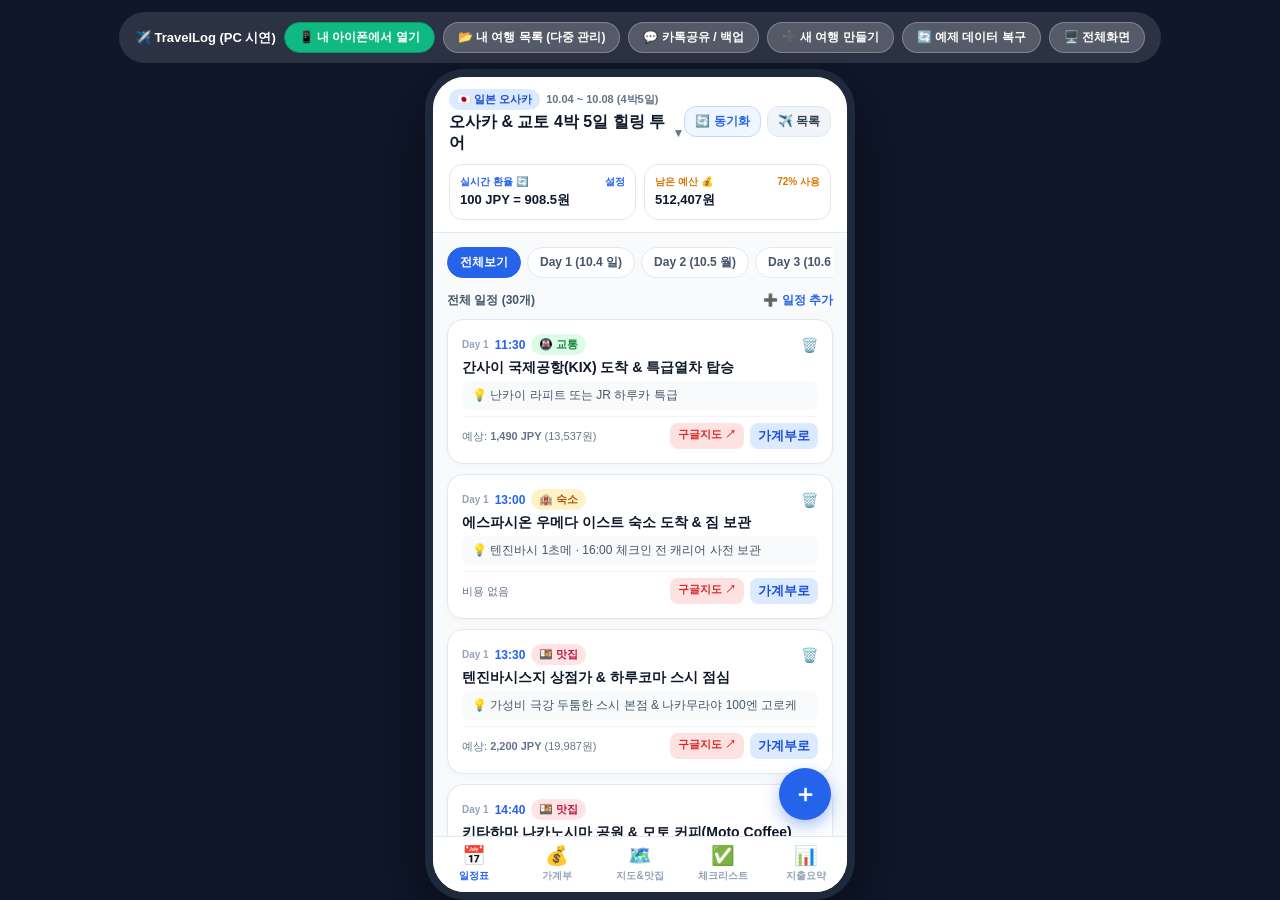
==== commit 1030daa9: "Add travel checklist tab with Osaka trip essentials" ====
--- a/index.html
+++ b/index.html
@@ -57,10 +57,17 @@
     .tab-content.active { display: block; }
 
     /* Bottom iOS Navigation Bar with Safe Area Inset */
-    .bottom-nav { position: absolute; bottom: 0; left: 0; right: 0; height: calc(56px + env(safe-area-inset-bottom, 16px)); background: rgba(255,255,255,0.98); backdrop-filter: blur(20px); border-top: 1px solid #e2e8f0; display: flex; justify-content: space-around; align-items: flex-start; z-index: 45; padding-top: 6px; padding-bottom: env(safe-area-inset-bottom, 16px); }
-    .nav-btn { display: flex; flex-direction: column; align-items: center; justify-content: center; background: none; border: none; color: #94a3b8; font-size: 11px; font-weight: 600; cursor: pointer; width: 25%; }
+    .bottom-nav { position: absolute; bottom: 0; left: 0; right: 0; height: calc(56px + env(safe-area-inset-bottom, 16px)); background: rgba(255,255,255,0.98); backdrop-filter: blur(20px); border-top: 1px solid #e2e8f0; display: flex; justify-content: space-around; align-items: flex-start; z-index: 45; padding-top: 5px; padding-bottom: env(safe-area-inset-bottom, 16px); }
+    .nav-btn { display: flex; flex-direction: column; align-items: center; justify-content: center; background: none; border: none; color: #94a3b8; font-size: 10px; font-weight: 700; cursor: pointer; flex: 1; min-width: 0; padding: 2px 0; }
     .nav-btn.active { color: #2563eb; }
-    .nav-btn .icon { font-size: 20px; margin-bottom: 2px; }
+    .nav-btn .icon { font-size: 19px; margin-bottom: 2px; }
+
+    /* Checklist Item Styles */
+    .checklist-item { display: flex; align-items: flex-start; gap: 10px; padding: 12px; border-radius: 14px; background: #fff; border: 1px solid #e2e8f0; margin-bottom: 8px; transition: all 0.2s; }
+    .checklist-item.checked { background: #f8fafc; border-color: #cbd5e1; opacity: 0.75; }
+    .checklist-item.checked .chk-title { text-decoration: line-through; color: #94a3b8; }
+    .chk-box { width: 22px; height: 22px; border-radius: 6px; border: 2px solid #cbd5e1; display: flex; align-items: center; justify-content: center; cursor: pointer; flex-shrink: 0; margin-top: 2px; transition: all 0.15s; background: #fff; }
+    .checklist-item.checked .chk-box { background: #10b981; border-color: #10b981; color: #fff; }
 
     /* Cards & Lists */
     .card { background: #fff; border-radius: 16px; padding: 14px; margin-bottom: 10px; border: 1px solid #e2e8f0; box-shadow: 0 2px 6px rgba(0,0,0,0.03); }
@@ -254,10 +261,42 @@
       </div>
     </div>
 
+    <!-- TAB 5: CHECKLIST (여행 체크리스트) -->
+    <div id="tab-checklist" class="content-area tab-content">
+      <!-- 1. 준비율 프로그레스 헤더 -->
+      <div class="card" style="background:linear-gradient(135deg, #059669 0%, #047857 100%); color:#fff; border:none; padding:16px;">
+        <div style="display:flex; justify-content:space-between; align-items:center; margin-bottom:6px;">
+          <span style="font-size:12px; color:#a7f3d0; font-weight:700;">✈️ 여행 준비 현황</span>
+          <span class="badge" style="background:rgba(255,255,255,0.2); color:#fff; font-size:11px;" id="checklistProgressBadge">0% 완료</span>
+        </div>
+        <div style="display:flex; justify-content:space-between; align-items:baseline;">
+          <div style="font-size:22px; font-weight:900; color:#fff;" id="checklistProgressText">0 / 0개 완료</div>
+          <button onclick="openAddChecklistModal()" style="padding:6px 12px; background:#fff; color:#047857; font-size:12px; font-weight:800; border:none; border-radius:10px; cursor:pointer;">➕ 항목 추가</button>
+        </div>
+        <div style="height:6px; background:rgba(255,255,255,0.25); border-radius:3px; overflow:hidden; margin-top:10px;">
+          <div id="checklistProgressBar" style="width:0%; height:100%; background:#34d399; border-radius:3px; transition:width 0.3s;"></div>
+        </div>
+      </div>
+
+      <!-- 2. 필터 칩 (카테고리별) -->
+      <div class="chips-row" id="checklistFilterChips" style="margin-bottom:12px;">
+        <div class="chip active" onclick="filterChecklist('all', this)">전체</div>
+        <div class="chip" onclick="filterChecklist('pending', this)">미완료만</div>
+        <div class="chip" onclick="filterChecklist('ticket', this)">🎫 예약·티켓</div>
+        <div class="chip" onclick="filterChecklist('entry', this)">🛂 출입국·서류</div>
+        <div class="chip" onclick="filterChecklist('money', this)">💳 환전·통신</div>
+        <div class="chip" onclick="filterChecklist('hotel', this)">🏨 숙소·이동</div>
+        <div class="chip" onclick="filterChecklist('packing', this)">🎒 필수짐·준비물</div>
+      </div>
+
+      <!-- 3. 체크리스트 항목 카드 목록 -->
+      <div id="checklistCardList"></div>
+    </div>
+
     <!-- FAB Button -->
     <button class="fab" onclick="handleFab()">＋</button>
 
-    <!-- Bottom Navigation -->
+    <!-- Bottom Navigation (5 Tabs) -->
     <div class="bottom-nav">
       <button class="nav-btn active" onclick="switchTab('itinerary')" id="nav-itinerary">
         <span class="icon">📅</span>
@@ -271,6 +310,10 @@
         <span class="icon">🗺️</span>
         <span>지도&맛집</span>
       </button>
+      <button class="nav-btn" onclick="switchTab('checklist')" id="nav-checklist">
+        <span class="icon">✅</span>
+        <span>체크리스트</span>
+      </button>
       <button class="nav-btn" onclick="switchTab('analytics')" id="nav-analytics">
         <span class="icon">📊</span>
         <span>지출요약</span>
@@ -511,6 +554,37 @@
           </div>
         </div>
         <button type="submit" class="btn-submit" id="tripSubmitBtn">여행 저장하고 열기</button>
+      </form>
+    </div>
+  </div>
+
+  <!-- 7. Add Checklist Item Modal -->
+  <div class="modal-overlay" id="modal-add-checklist" onclick="closeModalIfOverlay(event, 'modal-add-checklist')">
+    <div class="modal-sheet">
+      <div style="display:flex; justify-content:space-between; align-items:center; margin-bottom:12px;">
+        <h3 style="font-size:16px; font-weight:800;">✅ 준비물 & 확인사항 추가</h3>
+        <button onclick="closeModal('modal-add-checklist')" style="background:none; border:none; font-size:20px; cursor:pointer;">✕</button>
+      </div>
+      <form onsubmit="submitChecklistItem(event)">
+        <div class="form-group">
+          <label class="form-label">분류</label>
+          <select id="chkInputCat" class="form-input">
+            <option value="ticket">🎫 예약·티켓</option>
+            <option value="entry">🛂 출입국·서류</option>
+            <option value="money">💳 환전·통신</option>
+            <option value="hotel">🏨 숙소·이동</option>
+            <option value="packing" selected>🎒 필수짐·준비물</option>
+          </select>
+        </div>
+        <div class="form-group">
+          <label class="form-label">항목 제목</label>
+          <input type="text" id="chkInputTitle" class="form-input" placeholder="예) 110V 돼지코 어댑터, 상비약" required>
+        </div>
+        <div class="form-group">
+          <label class="form-label">메모 / 꿀팁 / 주의사항 (선택)</label>
+          <input type="text" id="chkInputMemo" class="form-input" placeholder="예) 기내 수하물로 챙기기, 출발 1일 전 확인">
+        </div>
+        <button type="submit" class="btn-submit" style="background:#059669;">체크리스트에 추가하기</button>
       </form>
     </div>
   </div>
@@ -610,6 +684,36 @@
           { id: "p_glico", name: "도톤보리 글리코상 & 앗치치혼포", cat: "spot", rating: "4.7", menu: "시그니처 포토존 & 파 듬뿍 타코야키", query: "Glico Sign Dotonbori Osaka" },
           { id: "p_harukas", name: "아베노 하루카스 300 전망대", cat: "spot", rating: "4.8", menu: "지상 300m 통유리 파노라마 야경", query: "Abeno Harukas 300" },
           { id: "p_daruma", name: "쿠시카츠 다루마 신세카이 본점", cat: "food", rating: "4.5", menu: "원조 꼬치튀김 & 소힘줄 도테야키", query: "Kushikatsu Daruma Shinsekai Osaka" }
+        ],
+        checklist: [
+          // 🎫 예약 & 티켓
+          { id: "c1", cat: "ticket", title: "유니버설 스튜디오 재팬 (USJ) 입장권 & 익스프레스", memo: "10/5(일) 방문 예정! 슈퍼 닌텐도 월드 확약권 시간대 예약 필수 (사전 매진 주의)", checked: false },
+          { id: "c2", cat: "ticket", title: "간사이 공항 ↔ 난바/우메다 특급열차(라피트/하루카)", memo: "10/4 입국 및 10/8 귀국 왕복 티켓 클룩/와그 사전 예매 확인", checked: false },
+          { id: "c3", cat: "ticket", title: "우메다 스카이빌딩 공중정원 입장권", memo: "10/4(토) 18:00 일몰 시간대 관람 또는 주유패스 무료 입장 기준 확인", checked: false },
+          { id: "c4", cat: "ticket", title: "오사카 주유패스 (Amazing Pass) 또는 e-패스", memo: "오사카성 천수각, 고자부네 뱃놀이, 헵파이브 관람차 무료 탑승 혜택 체크", checked: false },
+          { id: "c5", cat: "ticket", title: "아베노 하루카스 300 전망대 티켓", memo: "10/7(화) 300m 야경 관람 사전 예매 할인권 확인", checked: false },
+
+          // 🛂 출입국 & 서류
+          { id: "c6", cat: "entry", title: "여권 유효기간 확인 (만료일 6개월 이상)", memo: "여권 훼손 및 유효기간 확인 필수 (출국일 2026.10.04 기준)", checked: true },
+          { id: "c7", cat: "entry", title: "비짓 재팬 웹 (Visit Japan Web) 사전 등록", memo: "입국 심사 및 세관 신고 통합 QR 코드 발급 (출국 1~2일 전 스마트폰 등록)", checked: false },
+          { id: "c8", cat: "entry", title: "항공권 E-티켓 및 모바일 체크인", memo: "출발 24시간 전 모바일 사전 좌석 지정 완료하기", checked: false },
+
+          // 💳 환전 & 통신
+          { id: "c9", cat: "money", title: "트래블로그 / 트래블월렛 엔화(JPY) 환전 충전", memo: "환전 수수료 무료 혜택 카드 충전 + 세븐뱅크 ATM 출금 방법 숙지", checked: false },
+          { id: "c10", cat: "money", title: "일본 현금(엔화) 비상금 환전", memo: "로컬 라멘 자판기, 길거리 타코야키, 신사 등 현금 전용 대비 (1인 1~2만엔 권장)", checked: false },
+          { id: "c11", cat: "money", title: "일본 데이터 무제한 eSIM 또는 유심(USIM) 구매", memo: "도착 즉시 셀룰러 활성화할 수 있도록 QR 코드 미리 캡처해두기", checked: false },
+          { id: "c12", cat: "money", title: "신용카드 해외 원화결제(DCC) 차단 확인", memo: "카드사 앱에서 현지 통화(JPY) 결제 확인하여 이중 수수료 방지", checked: false },
+
+          // 🏨 숙소 & 이동
+          { id: "c13", cat: "hotel", title: "에스파시온 우메다 이스트 숙소 바우처 & 입실 안내", memo: "10/4(토) 16:00 체크인 (체크아웃 10/8 10:00 이전) · 스마트키/셀프체크인 비번 확인 (결제완료 320,038원)", checked: true },
+          { id: "c14", cat: "hotel", title: "체크인 전 짐 보관(Luggage Drop) 사전 확인", memo: "10/4 13:00 숙소 도착 후 캐리어 사전 보관 가능 여부 숙소에 확인", checked: false },
+          { id: "c15", cat: "hotel", title: "110V 돼지코 변환 플러그 2~3개 챙기기", memo: "일본은 110V 콘센트 사용! 스마트폰, 충전기용 돼지코 필수", checked: false },
+
+          // 🎒 필수짐 & 준비물
+          { id: "c16", cat: "packing", title: "보조배터리 챙기기 (반드시 기내 수하물)", memo: "하루 종일 사진/구글맵/USJ 앱 사용 대비! *위탁 수하물 불가*", checked: false },
+          { id: "c17", cat: "packing", title: "발 편한 운동화 & 휴족시간", memo: "USJ 및 교토 도보 2만 보 이상 대비 푹신한 운동화 필수 착용", checked: false },
+          { id: "c18", cat: "packing", title: "동전 지갑 (100엔 / 500엔 보관용)", memo: "자판기 및 상점가 결제 시 생기는 잔돈 보관에 매우 유용", checked: false },
+          { id: "c19", cat: "packing", title: "상비약 (소화제, 진통제, 밴드, 인공눈물)", memo: "현지 음식 적응 및 장시간 이동 대비 개인 비상약 챙기기", checked: false }
         ]
       },
       {
@@ -638,7 +742,7 @@
     let selectedExpenseCat = "all";
 
     function loadAllTrips() {
-      const saved = localStorage.getItem("travellog_multi_trips_v6");
+      const saved = localStorage.getItem("travellog_multi_trips_v7") || localStorage.getItem("travellog_multi_trips_v6");
       const activeId = localStorage.getItem("travellog_active_trip_id");
       if (saved) {
         try {
@@ -654,12 +758,24 @@
         trips = JSON.parse(JSON.stringify(INITIAL_TRIPS));
       }
 
+      // Ensure each trip has a checklist array; for trip_osaka, if checklist is empty, populate from INITIAL_TRIPS
+      trips.forEach(t => {
+        if (!t.checklist || t.checklist.length === 0) {
+          const initMatch = INITIAL_TRIPS.find(it => it.id === t.id);
+          if (initMatch && initMatch.checklist) {
+            t.checklist = JSON.parse(JSON.stringify(initMatch.checklist));
+          } else {
+            t.checklist = t.checklist || [];
+          }
+        }
+      });
+
       currentTripId = (activeId && trips.some(t => t.id === activeId)) ? activeId : trips[0].id;
       saveAllTrips();
     }
 
     function saveAllTrips() {
-      localStorage.setItem("travellog_multi_trips_v6", JSON.stringify(trips));
+      localStorage.setItem("travellog_multi_trips_v7", JSON.stringify(trips));
       localStorage.setItem("travellog_active_trip_id", currentTripId);
     }
 
@@ -705,6 +821,7 @@
       renderExpenseDayChips(trip);
       renderGroupedExpenses(trip);
       renderPlaces(trip);
+      renderChecklist(trip);
       renderAnalytics(trip);
       populateDropdowns(trip);
       renderTripManagerList();
@@ -1006,6 +1123,152 @@
       renderExpenses(getCurrentTrip());
     }
 
+    // --- TAB 5: CHECKLIST ---
+    let selectedChecklistFilter = 'all';
+
+    function escapeHtml(str) {
+      if (!str) return '';
+      return String(str)
+        .replace(/&/g, '&amp;')
+        .replace(/</g, '&lt;')
+        .replace(/>/g, '&gt;')
+        .replace(/"/g, '&quot;')
+        .replace(/'/g, '&#039;');
+    }
+
+    function filterChecklist(cat, el) {
+      selectedChecklistFilter = cat;
+      const chips = document.querySelectorAll('#checklistFilterChips .chip');
+      chips.forEach(c => c.classList.remove('active'));
+      if (el) el.classList.add('active');
+      renderChecklist(getCurrentTrip());
+    }
+
+    function getChecklistCatBadge(cat) {
+      switch(cat) {
+        case 'ticket': return { text: '🎫 예약·티켓', bg: '#dbeafe', color: '#1e40af' };
+        case 'entry': return { text: '🛂 출입국·서류', bg: '#fef3c7', color: '#92400e' };
+        case 'money': return { text: '💳 환전·통신', bg: '#e0e7ff', color: '#3730a3' };
+        case 'hotel': return { text: '🏨 숙소·이동', bg: '#fce7f3', color: '#9d174d' };
+        case 'packing': return { text: '🎒 필수짐·준비물', bg: '#d1fae5', color: '#065f46' };
+        default: return { text: '📌 기타', bg: '#f1f5f9', color: '#475569' };
+      }
+    }
+
+    function renderChecklist(trip) {
+      trip = trip || getCurrentTrip();
+      trip.checklist = trip.checklist || [];
+      const list = trip.checklist;
+
+      const totalCount = list.length;
+      const checkedCount = list.filter(item => item.checked).length;
+      const pct = totalCount > 0 ? Math.round((checkedCount / totalCount) * 100) : 0;
+
+      const badgeEl = document.getElementById("checklistProgressBadge");
+      const textEl = document.getElementById("checklistProgressText");
+      const barEl = document.getElementById("checklistProgressBar");
+
+      if (badgeEl) badgeEl.textContent = `${pct}% 완료`;
+      if (textEl) textEl.textContent = `${checkedCount} / ${totalCount}개 완료`;
+      if (barEl) barEl.style.width = `${pct}%`;
+
+      let filtered = list;
+      if (selectedChecklistFilter === 'pending') {
+        filtered = list.filter(item => !item.checked);
+      } else if (selectedChecklistFilter !== 'all') {
+        filtered = list.filter(item => item.cat === selectedChecklistFilter);
+      }
+
+      const container = document.getElementById("checklistCardList");
+      if (!container) return;
+
+      if (filtered.length === 0) {
+        container.innerHTML = `
+          <div style="text-align:center; padding:36px 16px; background:#fff; border-radius:16px; border:1px dashed #cbd5e1; color:#94a3b8; margin-top:6px;">
+            <div style="font-size:32px; margin-bottom:8px;">✨</div>
+            <div style="font-size:14px; font-weight:800; color:#475569;">해당하는 준비물 항목이 없습니다.</div>
+            <div style="font-size:12px; margin-top:4px; color:#94a3b8;">우측 상단 '➕ 항목 추가' 버튼을 눌러 새 항목을 등록해보세요!</div>
+          </div>
+        `;
+        return;
+      }
+
+      let html = '';
+      filtered.forEach(item => {
+        const badge = getChecklistCatBadge(item.cat);
+        const isChecked = !!item.checked;
+        html += `
+          <div class="checklist-item ${isChecked ? 'checked' : ''}" id="chk-item-${item.id}">
+            <div class="chk-box" onclick="toggleChecklistItem('${item.id}')" title="${isChecked ? '완료 취소' : '체크 완료'}">
+              ${isChecked ? '✓' : ''}
+            </div>
+            <div style="flex:1; cursor:pointer; min-width:0;" onclick="toggleChecklistItem('${item.id}')">
+              <div style="display:flex; align-items:center; gap:6px; margin-bottom:3px;">
+                <span class="badge" style="background:${badge.bg}; color:${badge.color}; font-size:10px; font-weight:700; padding:2px 8px;">${badge.text}</span>
+              </div>
+              <div class="chk-title" style="font-size:13.5px; font-weight:700; color:#0f172a; line-height:1.4; word-break:keep-all;">${escapeHtml(item.title)}</div>
+              ${item.memo ? `<div style="font-size:11.5px; color:#64748b; margin-top:3px; line-height:1.45; word-break:keep-all;">${escapeHtml(item.memo)}</div>` : ''}
+            </div>
+            <button onclick="event.stopPropagation(); deleteChecklistItem('${item.id}')" style="background:none; border:none; color:#94a3b8; font-size:14px; cursor:pointer; padding:6px; border-radius:6px; margin-left:4px; line-height:1;" title="항목 삭제">✕</button>
+          </div>
+        `;
+      });
+
+      container.innerHTML = html;
+    }
+
+    function toggleChecklistItem(id) {
+      const trip = getCurrentTrip();
+      trip.checklist = trip.checklist || [];
+      const item = trip.checklist.find(c => c.id === id);
+      if (item) {
+        item.checked = !item.checked;
+        saveAllTrips();
+        renderChecklist(trip);
+      }
+    }
+
+    function deleteChecklistItem(id) {
+      const trip = getCurrentTrip();
+      trip.checklist = trip.checklist || [];
+      const item = trip.checklist.find(c => c.id === id);
+      if (confirm(`'${item ? item.title : '이 항목'}'을(를) 삭제하시겠습니까?`)) {
+        trip.checklist = trip.checklist.filter(c => c.id !== id);
+        saveAllTrips();
+        renderChecklist(trip);
+      }
+    }
+
+    function openAddChecklistModal() {
+      document.getElementById("chkInputTitle").value = "";
+      document.getElementById("chkInputMemo").value = "";
+      document.getElementById("chkInputCat").value = "packing";
+      openModal('modal-add-checklist');
+    }
+
+    function submitChecklistItem(e) {
+      e.preventDefault();
+      const trip = getCurrentTrip();
+      trip.checklist = trip.checklist || [];
+      const cat = document.getElementById("chkInputCat").value || 'packing';
+      const title = document.getElementById("chkInputTitle").value.trim();
+      const memo = document.getElementById("chkInputMemo").value.trim();
+
+      if (!title) return;
+
+      trip.checklist.push({
+        id: 'chk_' + Date.now(),
+        cat: cat,
+        title: title,
+        memo: memo,
+        checked: false
+      });
+
+      saveAllTrips();
+      closeModal('modal-add-checklist');
+      renderChecklist(trip);
+    }
+
     // --- MULTI-TRIP MANAGER ---
     function renderTripManagerList() {
       const container = document.getElementById("tripManagerList");
@@ -1101,6 +1364,7 @@
       const btn = document.getElementById(`nav-${t}`);
       if (target) target.classList.add('active');
       if (btn) btn.classList.add('active');
+      if (t === 'checklist') renderChecklist(getCurrentTrip());
     }
 
     // Modals
@@ -1161,6 +1425,7 @@
       const activeNav = document.querySelector('.nav-btn.active');
       if (activeNav && activeNav.id === 'nav-expense') openAddExpenseModal();
       else if (activeNav && activeNav.id === 'nav-places') openAddPlaceModal();
+      else if (activeNav && activeNav.id === 'nav-checklist') openAddChecklistModal();
       else openAddScheduleModal();
     }
 
